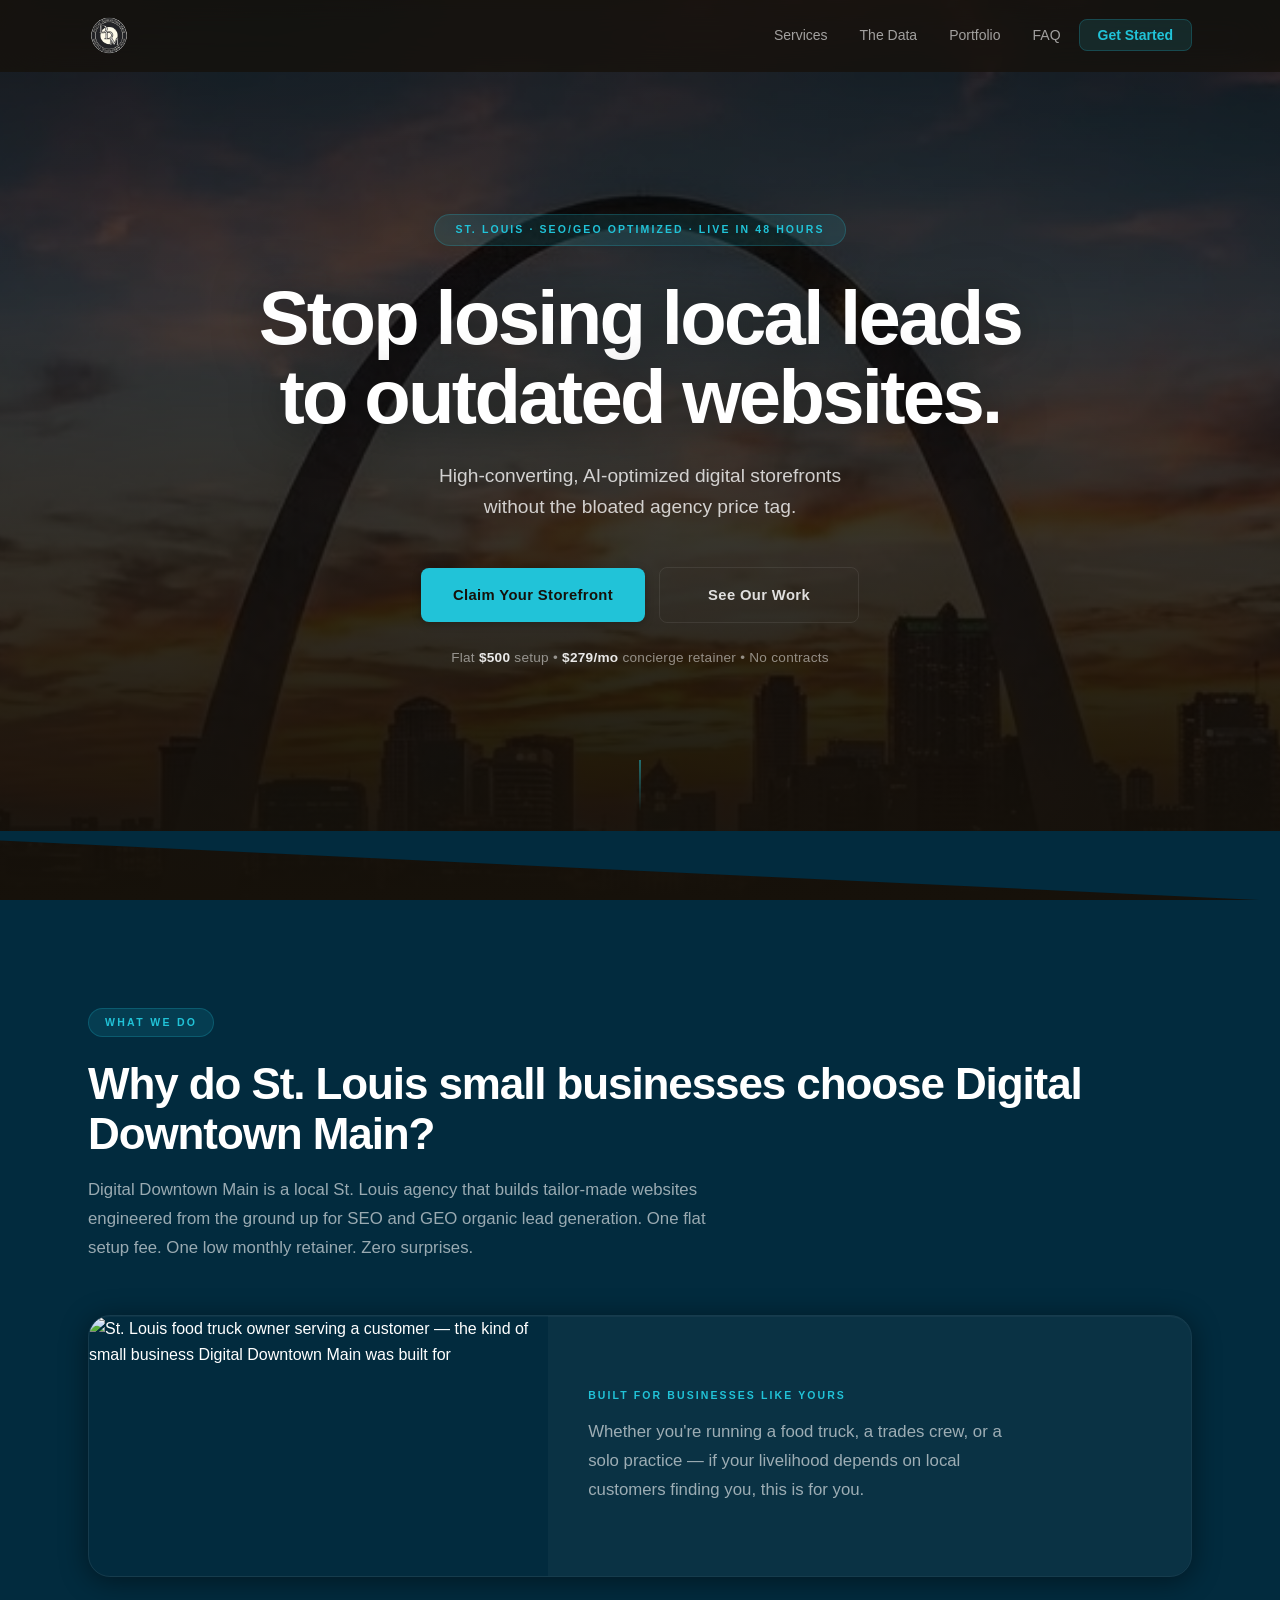
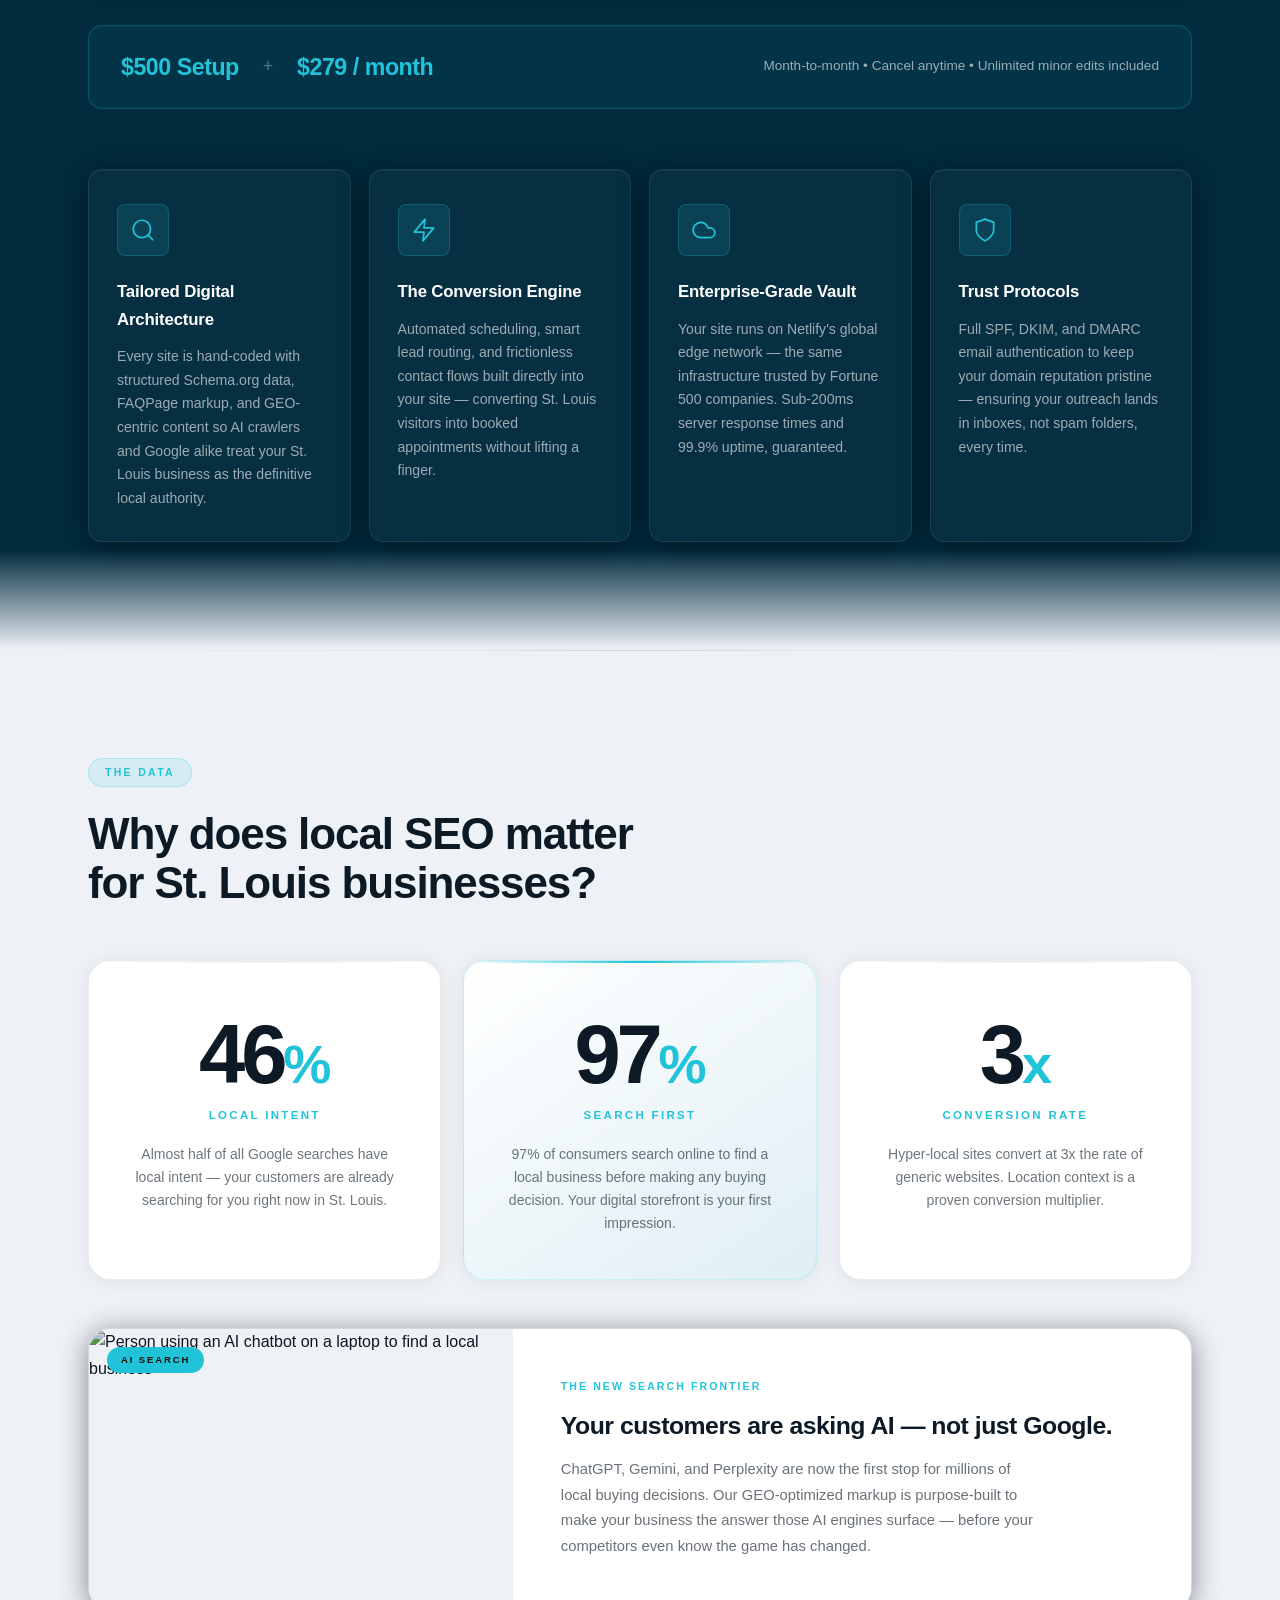
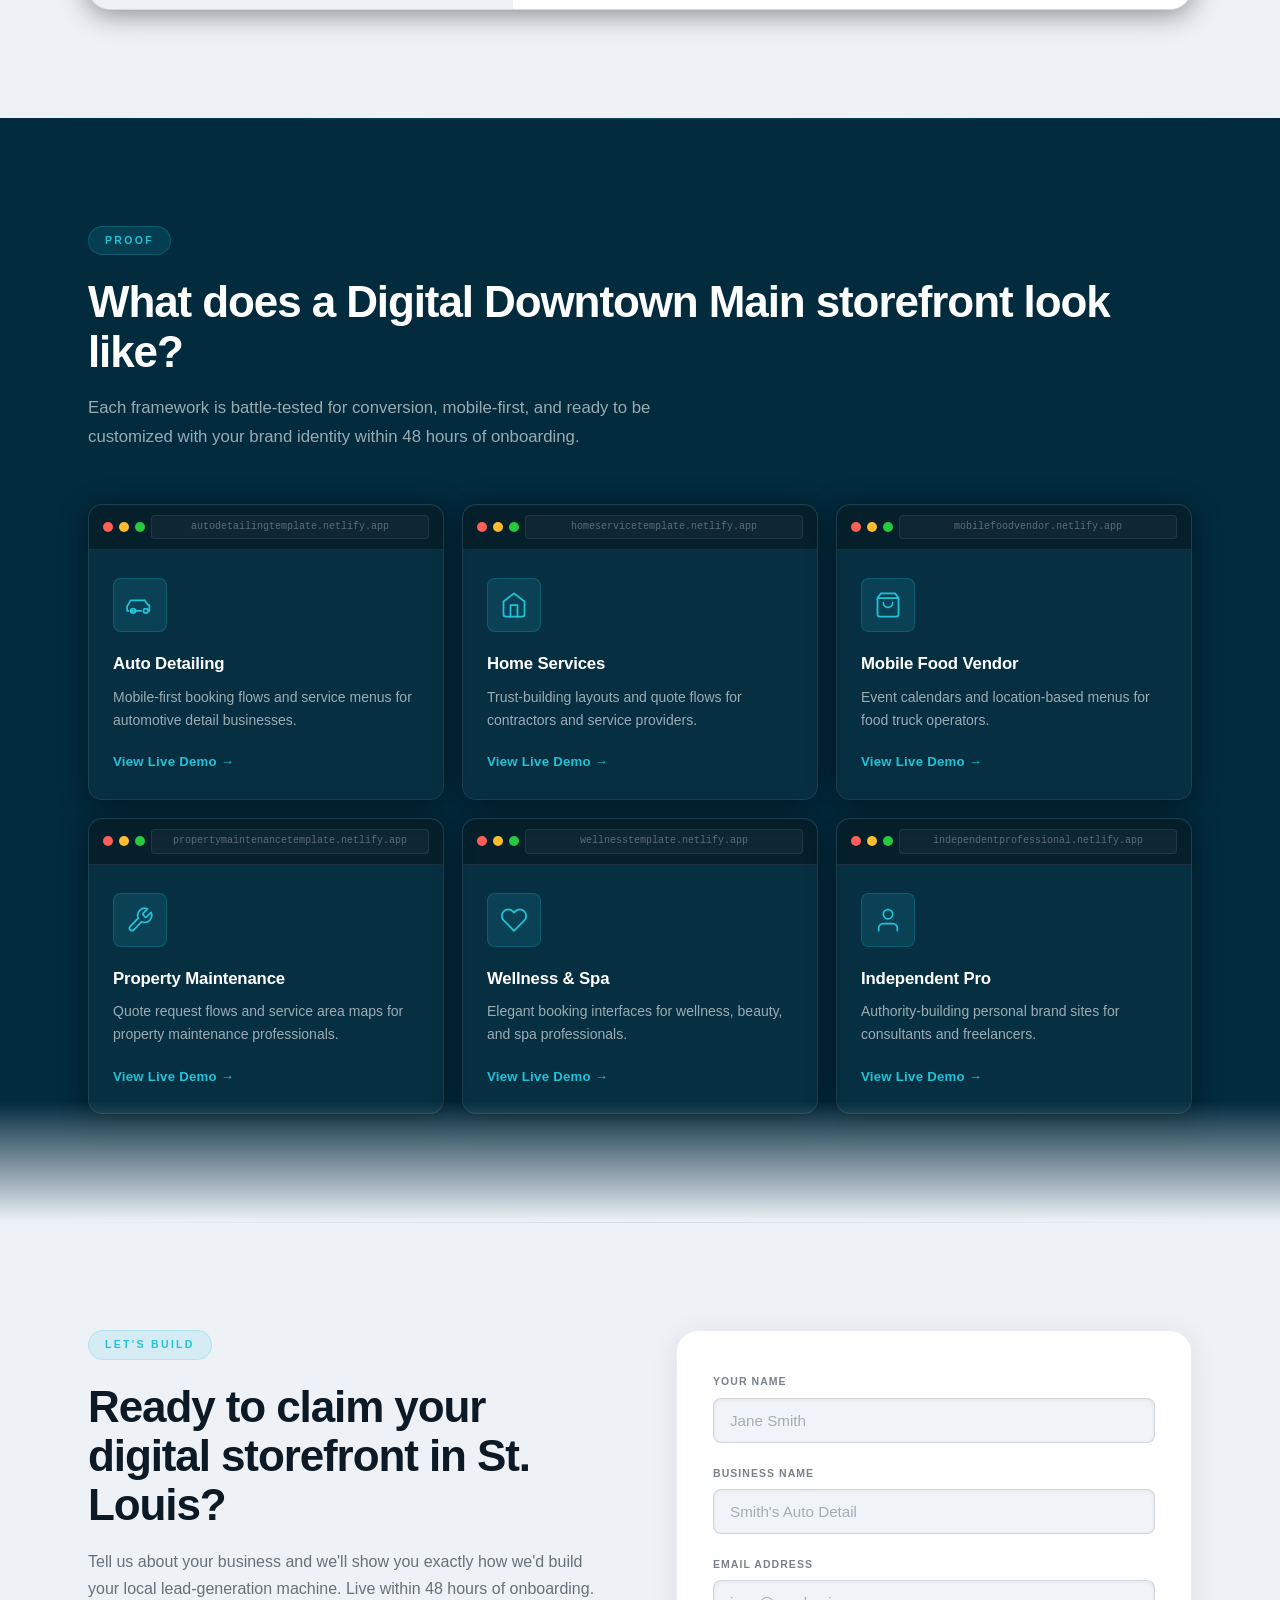
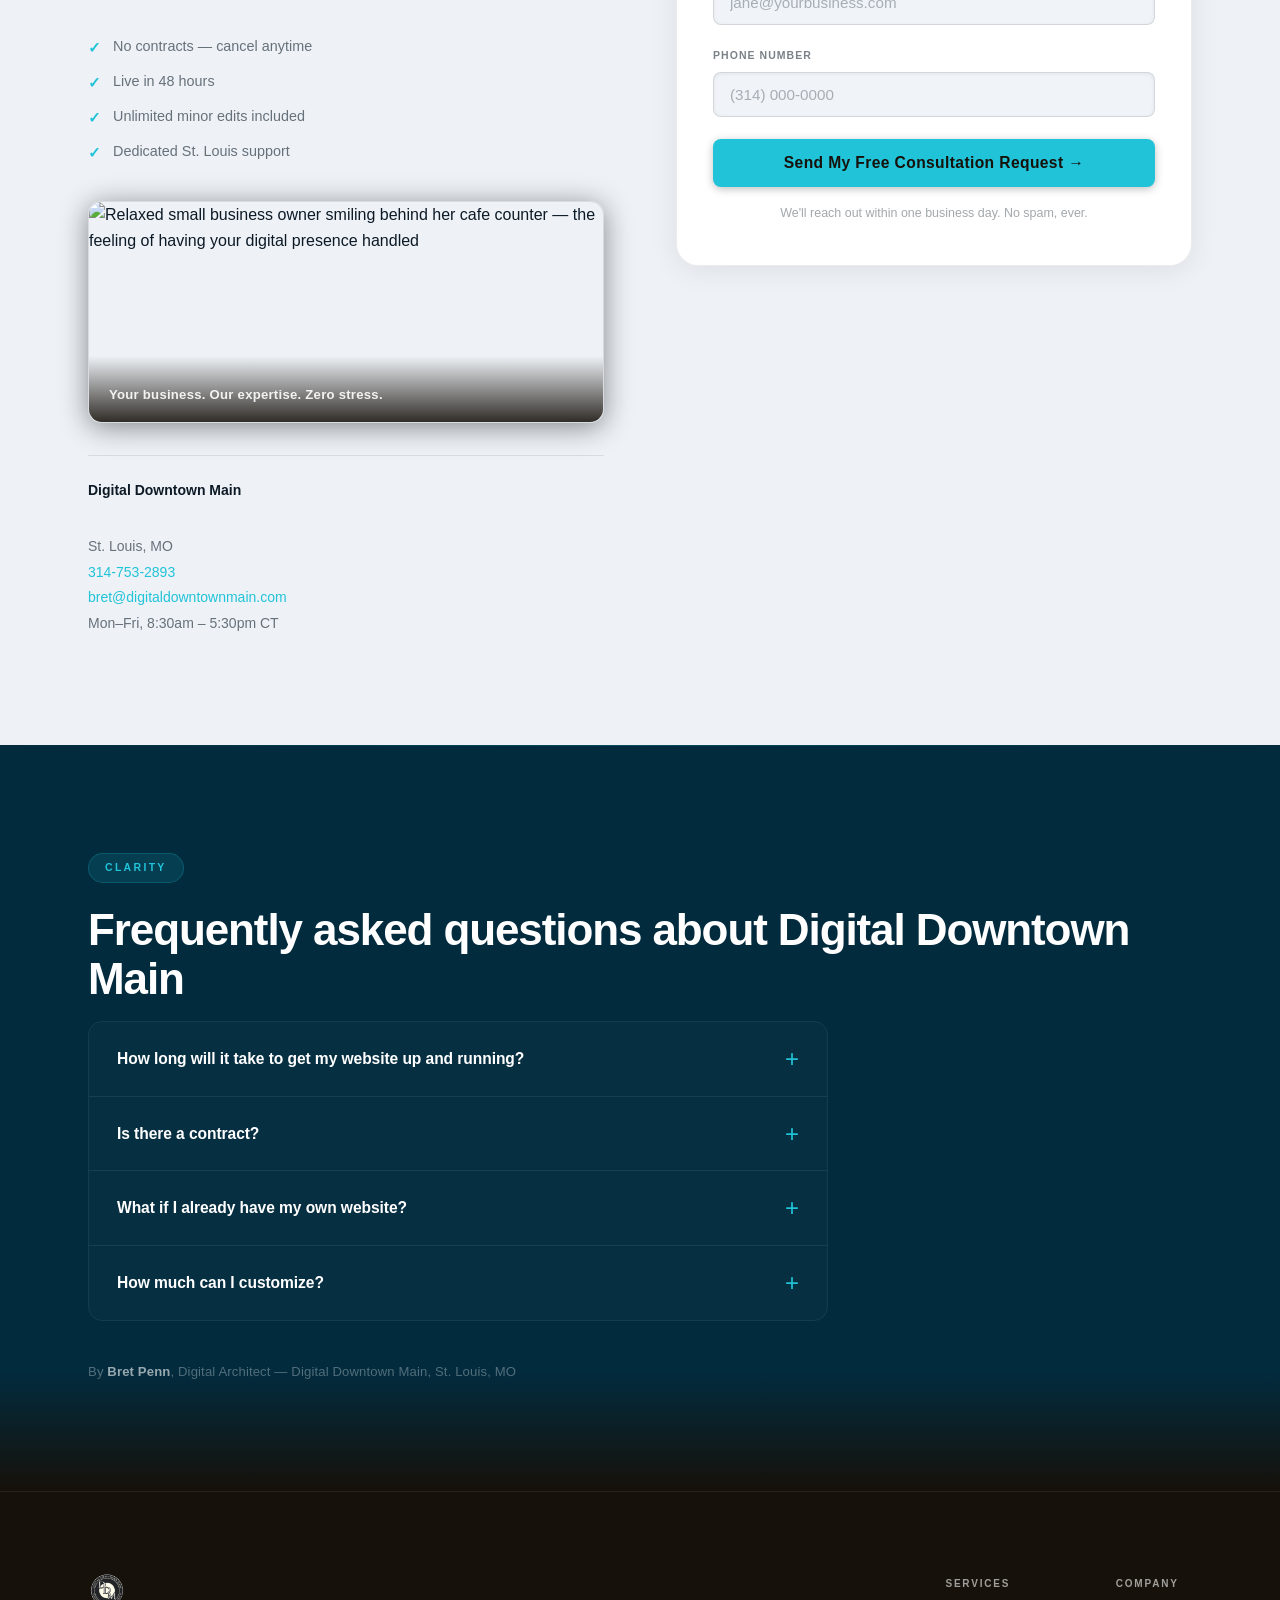
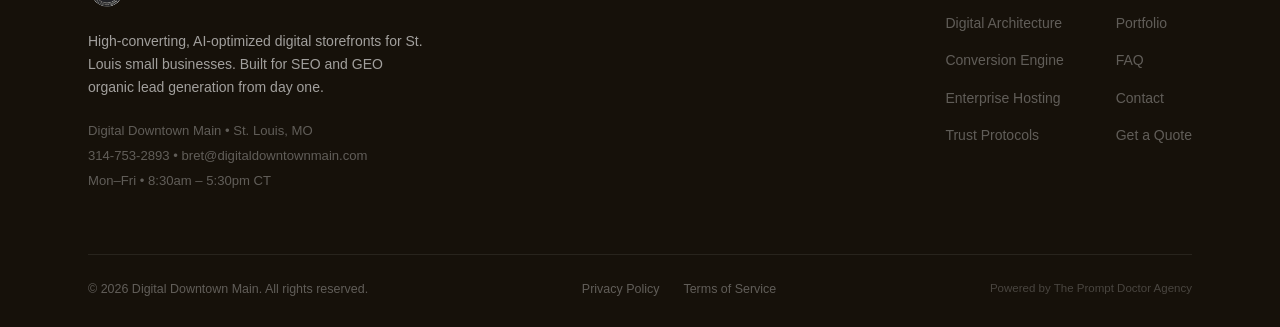
==== index.html @ e11e4435 "Initial deployment of Digital Downtown Main" ====
<!DOCTYPE html>
<html lang="en">
<head>
  <meta charset="UTF-8">
  <meta name="viewport" content="width=device-width, initial-scale=1.0">
  <title>Digital Downtown Main | St. Louis SEO & GEO Web Design Agency</title>
  <meta name="description" content="Digital Downtown Main is a St. Louis web design agency specializing in SEO/GEO-optimized websites that generate local leads. Flat $500 setup, $279/mo retainer. Live in 48 hours.">
  <meta name="author" content="Bret Penn, Digital Downtown Main">

  <!-- Open Graph -->
  <meta property="og:title" content="Digital Downtown Main | St. Louis SEO & GEO Web Design">
  <meta property="og:description" content="High-converting, AI-optimized digital storefronts for St. Louis small businesses. No bloated agency prices. Live in 48 hours.">
  <meta property="og:type" content="website">
  <meta property="og:url" content="https://www.digitaldowntownmain.com">

  <!-- Schema: Organization -->
  <script type="application/ld+json">
  {
    "@context": "https://schema.org",
    "@type": "Organization",
    "name": "Digital Downtown Main",
    "url": "https://www.digitaldowntownmain.com",
    "logo": "https://www.digitaldowntownmain.com/Digital Down.png",
    "telephone": "314-753-2893",
    "email": "bret@digitaldowntownmain.com",
    "address": {
      "@type": "PostalAddress",
      "addressLocality": "St. Louis",
      "addressRegion": "MO",
      "addressCountry": "US"
    },
    "openingHours": "Mo-Fr 08:30-17:30",
    "description": "Digital Downtown Main is a local St. Louis company that helps small businesses build a substantial online presence through SEO and GEO organic lead generation. Tailor-made websites built from the ground up.",
    "sameAs": [
      "https://www.linkedin.com/company/digital-downtown-main"
    ]
  }
  </script>

  <!-- Schema: FAQPage -->
  <script type="application/ld+json">
  {
    "@context": "https://schema.org",
    "@type": "FAQPage",
    "mainEntity": [
      {
        "@type": "Question",
        "name": "How long will it take to get my website up and running?",
        "acceptedAnswer": {
          "@type": "Answer",
          "text": "We move fast. Once you complete your quick onboarding process—where you provide your logo, business details, and service menu—your brand-new digital storefront will be fully deployed, optimized, and live within 48 hours. No endless design revisions, no waiting weeks for an agency to call you back."
        }
      },
      {
        "@type": "Question",
        "name": "Is there a contract?",
        "acceptedAnswer": {
          "@type": "Answer",
          "text": "No long-term lock-ins. Your $279/mo concierge retainer is strictly month-to-month. We believe in earning your business every thirty days by keeping your site fast, secure, and actively growing in local search rankings. You can cancel at any time with zero hidden fees."
        }
      },
      {
        "@type": "Question",
        "name": "What if I already have my own website?",
        "acceptedAnswer": {
          "@type": "Answer",
          "text": "Most of our clients come to us precisely because their old website is slow, outdated, or failing to capture leads. We don't waste your time or money trying to patch up old, broken code. Instead, we build you a brand-new, high-converting digital storefront and seamlessly point your existing domain name to it. You keep your established URL, but get a massive upgrade in speed, security, and design."
        }
      },
      {
        "@type": "Question",
        "name": "How much can I customize?",
        "acceptedAnswer": {
          "@type": "Answer",
          "text": "Your site will look and feel 100% like your business. We customize the framework with your unique brand colors, logo, typography, team photos, and specific service offerings. However, to guarantee sub-second load times and perfect mobile responsiveness, the core structural layout of our industry frameworks remains locked. Plus, your monthly retainer includes unlimited minor edits to text and images whenever you need them."
        }
      }
    ]
  }
  </script>

  <!-- Schema: Service -->
  <script type="application/ld+json">
  {
    "@context": "https://schema.org",
    "@type": "Service",
    "name": "SEO & GEO-Optimized Website Design",
    "provider": {
      "@type": "Organization",
      "name": "Digital Downtown Main",
      "address": { "@type": "PostalAddress", "addressLocality": "St. Louis", "addressRegion": "MO" }
    },
    "offers": {
      "@type": "Offer",
      "price": "500.00",
      "priceCurrency": "USD",
      "description": "Flat $500 setup fee plus $279/month concierge retainer. Month-to-month, no contracts."
    },
    "areaServed": "St. Louis, MO",
    "description": "Tailor-made websites built from the ground up for SEO and GEO organic lead generation. Deployed on Netlify global edge network. Live within 48 hours."
  }
  </script>

  <link rel="stylesheet" href="styles.css">
</head>
<body>

  <!-- ===================== NAVIGATION ===================== -->
  <nav class="nav" id="nav">
    <div class="nav-inner">
      <a href="#hero" class="nav-logo" aria-label="Digital Downtown Main Home">
        <img src="Digital Down no BG.svg" alt="Digital Downtown Main Logo" class="logo-img">
      </a>
      <ul class="nav-links" role="list">
        <li><a href="#services">Services</a></li>
        <li><a href="#stats">The Data</a></li>
        <li><a href="#proof">Portfolio</a></li>
        <li><a href="#faq">FAQ</a></li>
        <li><a href="#contact" class="nav-cta">Get Started</a></li>
      </ul>
      <button class="nav-toggle" aria-label="Toggle navigation menu" aria-expanded="false">
        <span></span><span></span><span></span>
      </button>
    </div>
  </nav>

  <!-- ===================== 1. HERO ===================== -->
  <section class="hero" id="hero" aria-label="Hero">
    <div class="hero-bg" aria-hidden="true">
      <img src="Hero Banner Arch Photo.jpg" alt="St. Louis Gateway Arch at sunset — Digital Downtown Main serves the greater St. Louis metro area" class="hero-img">
      <div class="hero-overlay"></div>
    </div>
    <div class="hero-content">
      <div class="hero-badge">St. Louis · SEO/GEO Optimized · Live in 48 Hours</div>
      <h1 class="hero-headline">Stop losing local leads<br>to outdated websites.</h1>
      <p class="hero-sub">High-converting, AI-optimized digital storefronts<br>without the bloated agency price tag.</p>
      <div class="hero-actions">
        <a href="#contact" class="btn btn-primary">Claim Your Storefront</a>
        <a href="#proof" class="btn btn-ghost">See Our Work</a>
      </div>
      <p class="hero-price">Flat <strong>$500</strong> setup &bull; <strong>$279/mo</strong> concierge retainer &bull; No contracts</p>
    </div>
    <div class="hero-scroll-indicator" aria-hidden="true">
      <span class="scroll-line"></span>
    </div>
    <div class="custom-shape-divider-bottom" aria-hidden="true">
      <svg data-name="Layer 1" xmlns="http://www.w3.org/2000/svg" viewBox="0 0 1200 120" preserveAspectRatio="none">
        <path d="M1200 120L0 16.48 0 0 1200 0 1200 120z" class="shape-fill"></path>
      </svg>
    </div>
  </section>

  <!-- ===================== 2. WHAT WE DO ===================== -->
  <section class="services" id="services" aria-labelledby="services-heading">
    <div class="container">
      <div class="section-label">What We Do</div>
      <h2 class="section-heading" id="services-heading">Why do St. Louis small businesses choose Digital Downtown Main?</h2>
      <p class="section-intro">Digital Downtown Main is a local St. Louis agency that builds tailor-made websites engineered from the ground up for SEO and GEO organic lead generation. One flat setup fee. One low monthly retainer. Zero surprises.</p>

      <div class="services-image-band fade-in">
        <div class="services-image-wrap">
          <img src="Stock Photos/Food Truck.jpg" alt="St. Louis food truck owner serving a customer — the kind of small business Digital Downtown Main was built for" class="services-photo">
        </div>
        <div class="services-image-copy">
          <p class="services-image-eyebrow">Built for businesses like yours</p>
          <p class="services-image-text">Whether you're running a food truck, a trades crew, or a solo practice — if your livelihood depends on local customers finding you, this is for you.</p>
        </div>
      </div>

      <div class="pricing-callout">
        <span class="price-badge">$500 Setup</span>
        <span class="price-divider">+</span>
        <span class="price-badge accent-glow">$279 / month</span>
        <span class="price-note">Month-to-month &bull; Cancel anytime &bull; Unlimited minor edits included</span>
      </div>

      <div class="services-grid">
        <div class="service-card fade-in">
          <div class="service-icon" aria-hidden="true">
            <svg width="26" height="26" viewBox="0 0 24 24" fill="none" stroke="currentColor" stroke-width="1.6" stroke-linecap="round" stroke-linejoin="round"><circle cx="11" cy="11" r="8"/><path d="m21 21-4.35-4.35"/></svg>
          </div>
          <h3>Tailored Digital Architecture</h3>
          <p>Every site is hand-coded with structured Schema.org data, FAQPage markup, and GEO-centric content so AI crawlers and Google alike treat your St. Louis business as the definitive local authority.</p>
        </div>
        <div class="service-card fade-in">
          <div class="service-icon" aria-hidden="true">
            <svg width="26" height="26" viewBox="0 0 24 24" fill="none" stroke="currentColor" stroke-width="1.6" stroke-linecap="round" stroke-linejoin="round"><polygon points="13 2 3 14 12 14 11 22 21 10 12 10 13 2"/></svg>
          </div>
          <h3>The Conversion Engine</h3>
          <p>Automated scheduling, smart lead routing, and frictionless contact flows built directly into your site — converting St. Louis visitors into booked appointments without lifting a finger.</p>
        </div>
        <div class="service-card fade-in">
          <div class="service-icon" aria-hidden="true">
            <svg width="26" height="26" viewBox="0 0 24 24" fill="none" stroke="currentColor" stroke-width="1.6" stroke-linecap="round" stroke-linejoin="round"><path d="M17.5 19H9a7 7 0 1 1 6.71-9h1.79a4.5 4.5 0 1 1 0 9Z"/></svg>
          </div>
          <h3>Enterprise-Grade Vault</h3>
          <p>Your site runs on Netlify's global edge network — the same infrastructure trusted by Fortune 500 companies. Sub-200ms server response times and 99.9% uptime, guaranteed.</p>
        </div>
        <div class="service-card fade-in">
          <div class="service-icon" aria-hidden="true">
            <svg width="26" height="26" viewBox="0 0 24 24" fill="none" stroke="currentColor" stroke-width="1.6" stroke-linecap="round" stroke-linejoin="round"><path d="M12 22s8-4 8-10V5l-8-3-8 3v7c0 6 8 10 8 10z"/></svg>
          </div>
          <h3>Trust Protocols</h3>
          <p>Full SPF, DKIM, and DMARC email authentication to keep your domain reputation pristine — ensuring your outreach lands in inboxes, not spam folders, every time.</p>
        </div>
      </div>
    </div>
  </section>

  <!-- ===================== 3. THE DATA ===================== -->
  <section class="stats section--light" id="stats" aria-labelledby="stats-heading">
    <div class="container">
      <div class="section-label">The Data</div>
      <h2 class="section-heading" id="stats-heading">Why does local SEO matter for St. Louis businesses?</h2>
      <div class="stats-grid">
        <div class="stat-card fade-in">
          <div class="stat-number" data-target="46">0<span>%</span></div>
          <div class="stat-label">Local Intent</div>
          <p class="stat-desc">Almost half of all Google searches have local intent — your customers are already searching for you right now in St. Louis.</p>
        </div>
        <div class="stat-card stat-card--featured fade-in">
          <div class="stat-number">97<span>%</span></div>
          <div class="stat-label">Search First</div>
          <p class="stat-desc">97% of consumers search online to find a local business before making any buying decision. Your digital storefront is your first impression.</p>
        </div>
        <div class="stat-card fade-in">
          <div class="stat-number">3<span>x</span></div>
          <div class="stat-label">Conversion Rate</div>
          <p class="stat-desc">Hyper-local sites convert at 3x the rate of generic websites. Location context is a proven conversion multiplier.</p>
        </div>
      </div>

      <div class="stats-ai-band fade-in">
        <div class="stats-ai-image-wrap">
          <img src="Stock Photos/Chat.jpg" alt="Person using an AI chatbot on a laptop to find a local business" class="stats-ai-photo">
          <div class="stats-ai-badge" aria-hidden="true">AI Search</div>
        </div>
        <div class="stats-ai-copy">
          <p class="stats-ai-eyebrow">The new search frontier</p>
          <h3 class="stats-ai-heading">Your customers are asking AI — not just Google.</h3>
          <p class="stats-ai-text">ChatGPT, Gemini, and Perplexity are now the first stop for millions of local buying decisions. Our GEO-optimized markup is purpose-built to make your business the answer those AI engines surface — before your competitors even know the game has changed.</p>
        </div>
      </div>
    </div>
  </section>

  <!-- ===================== 4. PROOF / PORTFOLIO ===================== -->
  <section class="portfolio" id="proof" aria-labelledby="portfolio-heading">
    <div class="container">
      <div class="section-label">Proof</div>
      <h2 class="section-heading" id="portfolio-heading">What does a Digital Downtown Main storefront look like?</h2>
      <p class="section-intro">Each framework is battle-tested for conversion, mobile-first, and ready to be customized with your brand identity within 48 hours of onboarding.</p>

      <div class="portfolio-grid">

        <a href="https://autodetailingtemplate.netlify.app/" target="_blank" rel="noopener noreferrer" class="portfolio-card fade-in" aria-label="View Auto Detailing template demo">
          <div class="browser-bar" aria-hidden="true">
            <span class="dot dot--red"></span>
            <span class="dot dot--yellow"></span>
            <span class="dot dot--green"></span>
            <span class="browser-url">autodetailingtemplate.netlify.app</span>
          </div>
          <div class="portfolio-card-body">
            <div class="portfolio-icon" aria-hidden="true">
              <svg width="28" height="28" viewBox="0 0 24 24" fill="none" stroke="currentColor" stroke-width="1.5" stroke-linecap="round" stroke-linejoin="round"><circle cx="6" cy="17" r="2"/><circle cx="17" cy="17" r="2"/><path d="M2 17H1v-4l3-5h12l3 4h1v5h-1"/><path d="M4 17h9"/></svg>
            </div>
            <h3>Auto Detailing</h3>
            <p>Mobile-first booking flows and service menus for automotive detail businesses.</p>
            <span class="portfolio-link">View Live Demo →</span>
          </div>
        </a>

        <a href="https://homeservicetemplate.netlify.app/" target="_blank" rel="noopener noreferrer" class="portfolio-card fade-in" aria-label="View Home Services template demo">
          <div class="browser-bar" aria-hidden="true">
            <span class="dot dot--red"></span>
            <span class="dot dot--yellow"></span>
            <span class="dot dot--green"></span>
            <span class="browser-url">homeservicetemplate.netlify.app</span>
          </div>
          <div class="portfolio-card-body">
            <div class="portfolio-icon" aria-hidden="true">
              <svg width="28" height="28" viewBox="0 0 24 24" fill="none" stroke="currentColor" stroke-width="1.5" stroke-linecap="round" stroke-linejoin="round"><path d="m3 9 9-7 9 7v11a2 2 0 0 1-2 2H5a2 2 0 0 1-2-2z"/><polyline points="9 22 9 12 15 12 15 22"/></svg>
            </div>
            <h3>Home Services</h3>
            <p>Trust-building layouts and quote flows for contractors and service providers.</p>
            <span class="portfolio-link">View Live Demo →</span>
          </div>
        </a>

        <a href="https://mobilefoodvendor.netlify.app/" target="_blank" rel="noopener noreferrer" class="portfolio-card fade-in" aria-label="View Mobile Food Vendor template demo">
          <div class="browser-bar" aria-hidden="true">
            <span class="dot dot--red"></span>
            <span class="dot dot--yellow"></span>
            <span class="dot dot--green"></span>
            <span class="browser-url">mobilefoodvendor.netlify.app</span>
          </div>
          <div class="portfolio-card-body">
            <div class="portfolio-icon" aria-hidden="true">
              <svg width="28" height="28" viewBox="0 0 24 24" fill="none" stroke="currentColor" stroke-width="1.5" stroke-linecap="round" stroke-linejoin="round"><path d="M6 2 3 6v14a2 2 0 0 0 2 2h14a2 2 0 0 0 2-2V6l-3-4Z"/><line x1="3" x2="21" y1="6" y2="6"/><path d="M16 10a4 4 0 0 1-8 0"/></svg>
            </div>
            <h3>Mobile Food Vendor</h3>
            <p>Event calendars and location-based menus for food truck operators.</p>
            <span class="portfolio-link">View Live Demo →</span>
          </div>
        </a>

        <a href="https://propertymaintenancetemplate.netlify.app/" target="_blank" rel="noopener noreferrer" class="portfolio-card fade-in" aria-label="View Property Maintenance template demo">
          <div class="browser-bar" aria-hidden="true">
            <span class="dot dot--red"></span>
            <span class="dot dot--yellow"></span>
            <span class="dot dot--green"></span>
            <span class="browser-url">propertymaintenancetemplate.netlify.app</span>
          </div>
          <div class="portfolio-card-body">
            <div class="portfolio-icon" aria-hidden="true">
              <svg width="28" height="28" viewBox="0 0 24 24" fill="none" stroke="currentColor" stroke-width="1.5" stroke-linecap="round" stroke-linejoin="round"><path d="M14.7 6.3a1 1 0 0 0 0 1.4l1.6 1.6a1 1 0 0 0 1.4 0l3.77-3.77a6 6 0 0 1-7.94 7.94l-6.91 6.91a2.12 2.12 0 0 1-3-3l6.91-6.91a6 6 0 0 1 7.94-7.94l-3.76 3.76z"/></svg>
            </div>
            <h3>Property Maintenance</h3>
            <p>Quote request flows and service area maps for property maintenance professionals.</p>
            <span class="portfolio-link">View Live Demo →</span>
          </div>
        </a>

        <a href="https://wellnesstemplate.netlify.app/" target="_blank" rel="noopener noreferrer" class="portfolio-card fade-in" aria-label="View Wellness and Spa template demo">
          <div class="browser-bar" aria-hidden="true">
            <span class="dot dot--red"></span>
            <span class="dot dot--yellow"></span>
            <span class="dot dot--green"></span>
            <span class="browser-url">wellnesstemplate.netlify.app</span>
          </div>
          <div class="portfolio-card-body">
            <div class="portfolio-icon" aria-hidden="true">
              <svg width="28" height="28" viewBox="0 0 24 24" fill="none" stroke="currentColor" stroke-width="1.5" stroke-linecap="round" stroke-linejoin="round"><path d="M20.84 4.61a5.5 5.5 0 0 0-7.78 0L12 5.67l-1.06-1.06a5.5 5.5 0 0 0-7.78 7.78l1.06 1.06L12 21.23l7.78-7.78 1.06-1.06a5.5 5.5 0 0 0 0-7.78z"/></svg>
            </div>
            <h3>Wellness &amp; Spa</h3>
            <p>Elegant booking interfaces for wellness, beauty, and spa professionals.</p>
            <span class="portfolio-link">View Live Demo →</span>
          </div>
        </a>

        <a href="https://independentprofessional.netlify.app/" target="_blank" rel="noopener noreferrer" class="portfolio-card fade-in" aria-label="View Independent Professional template demo">
          <div class="browser-bar" aria-hidden="true">
            <span class="dot dot--red"></span>
            <span class="dot dot--yellow"></span>
            <span class="dot dot--green"></span>
            <span class="browser-url">independentprofessional.netlify.app</span>
          </div>
          <div class="portfolio-card-body">
            <div class="portfolio-icon" aria-hidden="true">
              <svg width="28" height="28" viewBox="0 0 24 24" fill="none" stroke="currentColor" stroke-width="1.5" stroke-linecap="round" stroke-linejoin="round"><path d="M20 21v-2a4 4 0 0 0-4-4H8a4 4 0 0 0-4 4v2"/><circle cx="12" cy="7" r="4"/></svg>
            </div>
            <h3>Independent Pro</h3>
            <p>Authority-building personal brand sites for consultants and freelancers.</p>
            <span class="portfolio-link">View Live Demo →</span>
          </div>
        </a>

      </div>
    </div>
  </section>

  <!-- ===================== 5. CONTACT FORM ===================== -->
  <section class="contact section--light" id="contact" aria-labelledby="contact-heading">
    <div class="container">
      <div class="contact-inner">
        <div class="contact-copy">
          <div class="section-label">Let's Build</div>
          <h2 class="section-heading" id="contact-heading">Ready to claim your digital storefront in St. Louis?</h2>
          <p>Tell us about your business and we'll show you exactly how we'd build your local lead-generation machine. Live within 48 hours of onboarding.</p>
          <ul class="contact-benefits" role="list">
            <li><span class="check" aria-hidden="true">&#10003;</span> No contracts — cancel anytime</li>
            <li><span class="check" aria-hidden="true">&#10003;</span> Live in 48 hours</li>
            <li><span class="check" aria-hidden="true">&#10003;</span> Unlimited minor edits included</li>
            <li><span class="check" aria-hidden="true">&#10003;</span> Dedicated St. Louis support</li>
          </ul>
          <div class="contact-owner-photo-wrap">
            <img src="Stock Photos/Cafe.jpg" alt="Relaxed small business owner smiling behind her cafe counter — the feeling of having your digital presence handled" class="contact-owner-photo">
            <div class="contact-owner-caption">Your business. Our expertise. Zero stress.</div>
          </div>

          <address class="contact-nap">
            <strong>Digital Downtown Main</strong><br>
            St. Louis, MO<br>
            <a href="tel:3147532893">314-753-2893</a><br>
            <a href="mailto:bret@digitaldowntownmain.com">bret@digitaldowntownmain.com</a><br>
            Mon–Fri, 8:30am – 5:30pm CT
          </address>
        </div>

        <div class="contact-form-wrap">
          <form class="contact-form" method="POST" action="https://api.web3forms.com/submit" novalidate>
            <input type="hidden" name="access_key" value="0a651aa6-3a0a-4611-b177-338884f1da8a">
            <input type="hidden" name="subject" value="New Lead — Digital Downtown Main Website">
            <input type="hidden" name="from_name" value="Digital Downtown Main Website">
            <input type="checkbox" name="botcheck" style="display:none">

            <div class="form-group">
              <label for="name">Your Name</label>
              <input type="text" id="name" name="name" placeholder="Jane Smith" required autocomplete="name">
            </div>
            <div class="form-group">
              <label for="business">Business Name</label>
              <input type="text" id="business" name="business" placeholder="Smith's Auto Detail" required>
            </div>
            <div class="form-group">
              <label for="email">Email Address</label>
              <input type="email" id="email" name="email" placeholder="jane@yourbusiness.com" required autocomplete="email">
            </div>
            <div class="form-group">
              <label for="phone">Phone Number</label>
              <input type="tel" id="phone" name="phone" placeholder="(314) 000-0000" autocomplete="tel">
            </div>

            <button type="submit" class="btn btn-primary btn--full">Send My Free Consultation Request &rarr;</button>
            <p class="form-disclaimer">We'll reach out within one business day. No spam, ever.</p>
          </form>
        </div>
      </div>
    </div>
  </section>

  <!-- ===================== 6. FAQ ===================== -->
  <section class="faq" id="faq" aria-labelledby="faq-heading">
    <div class="container">
      <div class="section-label">Clarity</div>
      <h2 class="section-heading" id="faq-heading">Frequently asked questions about Digital Downtown Main</h2>

      <div class="faq-list">

        <details class="faq-item">
          <summary class="faq-question">How long will it take to get my website up and running?</summary>
          <div class="faq-answer">
            <p>We move fast. Once you complete your quick onboarding process — where you provide your logo, business details, and service menu — your brand-new digital storefront will be fully deployed, optimized, and live within <strong>48 hours</strong>. No endless design revisions, no waiting weeks for an agency to call you back.</p>
          </div>
        </details>

        <details class="faq-item">
          <summary class="faq-question">Is there a contract?</summary>
          <div class="faq-answer">
            <p>No long-term lock-ins. Your $279/mo concierge retainer is strictly <strong>month-to-month</strong>. We believe in earning your business every thirty days by keeping your site fast, secure, and actively growing in local search rankings. You can cancel at any time with zero hidden fees.</p>
          </div>
        </details>

        <details class="faq-item">
          <summary class="faq-question">What if I already have my own website?</summary>
          <div class="faq-answer">
            <p>Most of our clients come to us precisely because their old website is slow, outdated, or failing to capture leads. We don't waste your time or money trying to patch up old, broken code. Instead, we build you a brand-new, high-converting digital storefront and seamlessly <strong>point your existing domain name</strong> to it. You keep your established URL, but get a massive upgrade in speed, security, and design.</p>
          </div>
        </details>

        <details class="faq-item">
          <summary class="faq-question">How much can I customize?</summary>
          <div class="faq-answer">
            <p>Your site will look and feel <strong>100% like your business</strong>. We customize the framework with your unique brand colors, logo, typography, team photos, and specific service offerings. However, to guarantee sub-second load times and perfect mobile responsiveness, the core structural layout of our industry frameworks remains locked. This ensures you get a battle-tested design proven to convert, without the bloated costs of a custom agency build. Plus, your monthly retainer includes unlimited minor edits to text and images whenever you need them.</p>
          </div>
        </details>

      </div>

      <p class="faq-attribution">By <strong>Bret Penn</strong>, Digital Architect &mdash; Digital Downtown Main, St. Louis, MO</p>
    </div>
  </section>

  <!-- ===================== 7. FOOTER ===================== -->
  <footer class="footer" role="contentinfo">
    <div class="container">
      <div class="footer-inner">
        <div class="footer-brand">
          <img src="Digital Down no BG.svg" alt="Digital Downtown Main" class="footer-logo">
          <p>High-converting, AI-optimized digital storefronts for St. Louis small businesses. Built for SEO and GEO organic lead generation from day one.</p>
          <address class="footer-nap">
            Digital Downtown Main &bull; St. Louis, MO<br>
            <a href="tel:3147532893">314-753-2893</a> &bull; <a href="mailto:bret@digitaldowntownmain.com">bret@digitaldowntownmain.com</a><br>
            Mon&ndash;Fri &bull; 8:30am &ndash; 5:30pm CT
          </address>
        </div>
        <div class="footer-nav">
          <div class="footer-col">
            <h4>Services</h4>
            <ul role="list">
              <li><a href="#services">Digital Architecture</a></li>
              <li><a href="#services">Conversion Engine</a></li>
              <li><a href="#services">Enterprise Hosting</a></li>
              <li><a href="#services">Trust Protocols</a></li>
            </ul>
          </div>
          <div class="footer-col">
            <h4>Company</h4>
            <ul role="list">
              <li><a href="#proof">Portfolio</a></li>
              <li><a href="#faq">FAQ</a></li>
              <li><a href="#contact">Contact</a></li>
              <li><a href="mailto:bret@digitaldowntownmain.com">Get a Quote</a></li>
            </ul>
          </div>
        </div>
      </div>

      <div class="footer-bottom">
        <p>&copy; <span id="year"></span> Digital Downtown Main. All rights reserved.</p>
        <div class="footer-bottom-links">
          <a href="/privacy-policy">Privacy Policy</a>
          <a href="/terms-of-service">Terms of Service</a>
        </div>
        <p class="footer-attr">Powered by <a href="#" rel="noopener">The Prompt Doctor Agency</a></p>
      </div>
    </div>
  </footer>

  <!-- ===================== CONTACT FORM STATES ===================== -->
  <style>
    /* ── Success panel ─────────────────────────────────────────────── */
    .form-success {
      display: flex;
      flex-direction: column;
      align-items: center;
      justify-content: center;
      text-align: center;
      padding: 3rem 2rem;
      gap: 1rem;
      min-height: 320px;
    }

    .form-success__icon {
      display: flex;
      align-items: center;
      justify-content: center;
      width: 80px;
      height: 80px;
      border-radius: 50%;
      background: rgba(33, 195, 216, 0.12);
      border: 1px solid rgba(33, 195, 216, 0.30);
      margin-bottom: 0.5rem;
      flex-shrink: 0;
    }

    .form-success__heading {
      font-size: 1.6rem;
      font-weight: 700;
      color: #ffffff;
      margin: 0;
    }

    .form-success__body {
      color: rgba(255, 255, 255, 0.72);
      font-size: 1rem;
      max-width: 360px;
      line-height: 1.65;
      margin: 0;
    }

    /* ── Inline error message ──────────────────────────────────────── */
    .form-status--error {
      font-size: 0.875rem;
      color: #ff6b6b;
      margin-top: 0.75rem;
      padding: 0.625rem 1rem;
      background: rgba(255, 107, 107, 0.08);
      border: 1px solid rgba(255, 107, 107, 0.25);
      border-radius: 6px;
      text-align: center;
      line-height: 1.5;
    }

    /* ── Button loading state ──────────────────────────────────────── */
    .btn--loading {
      opacity: 0.72;
      cursor: not-allowed;
    }
  </style>

  <!-- ===================== SCRIPTS ===================== -->
  <script>
    // Current year in footer
    document.getElementById('year').textContent = new Date().getFullYear();

    // Sticky nav: add scrolled class after 40px
    const nav = document.getElementById('nav');
    window.addEventListener('scroll', () => {
      nav.classList.toggle('nav--scrolled', window.scrollY > 40);
    }, { passive: true });

    // Mobile nav toggle
    const toggle = document.querySelector('.nav-toggle');
    const navLinks = document.querySelector('.nav-links');
    toggle.addEventListener('click', () => {
      const isOpen = navLinks.classList.toggle('nav-links--open');
      toggle.classList.toggle('nav-toggle--open', isOpen);
      toggle.setAttribute('aria-expanded', isOpen);
    });

    // Close mobile nav on link click
    document.querySelectorAll('.nav-links a').forEach(link => {
      link.addEventListener('click', () => {
        navLinks.classList.remove('nav-links--open');
        toggle.classList.remove('nav-toggle--open');
        toggle.setAttribute('aria-expanded', 'false');
      });
    });

    // Scroll-triggered fade-in animation
    const fadeObserver = new IntersectionObserver((entries) => {
      entries.forEach(entry => {
        if (entry.isIntersecting) {
          entry.target.classList.add('fade-in--visible');
          fadeObserver.unobserve(entry.target);
        }
      });
    }, { threshold: 0.1, rootMargin: '0px 0px -40px 0px' });

    document.querySelectorAll('.fade-in').forEach(el => fadeObserver.observe(el));

    // Animated counter for stat numbers
    const statNumbers = document.querySelectorAll('.stat-number[data-target]');
    const statObserver = new IntersectionObserver((entries) => {
      entries.forEach(entry => {
        if (entry.isIntersecting) {
          const el = entry.target;
          const target = parseInt(el.dataset.target);
          const suffix = el.querySelector('span').textContent;
          let count = 0;
          const step = target / 50;
          const timer = setInterval(() => {
            count = Math.min(count + step, target);
            el.childNodes[0].nodeValue = Math.round(count);
            if (count >= target) clearInterval(timer);
          }, 25);
          statObserver.unobserve(el);
        }
      });
    }, { threshold: 0.6 });

    statNumbers.forEach(el => statObserver.observe(el));

    // ── Contact Form: AJAX submission via Web3Forms ────────────────────────────
    (function () {
      const form = document.querySelector('.contact-form');
      if (!form) return;

      const wrap        = document.querySelector('.contact-form-wrap');
      const submitBtn   = form.querySelector('button[type="submit"]');
      const originalBtnHTML = submitBtn.innerHTML; // preserve arrow entity

      form.addEventListener('submit', async function (e) {
        // 1. Intercept & prevent default page navigation
        e.preventDefault();

        // 2. Run native HTML5 validation; surface any browser tooltips
        if (!form.checkValidity()) {
          form.reportValidity();
          return;
        }

        // 3. Loading state — disable button and update label
        submitBtn.disabled = true;
        submitBtn.innerHTML = 'Sending&hellip;';
        submitBtn.classList.add('btn--loading');

        // Clear any previous inline error before retrying
        const staleError = form.querySelector('.form-status--error');
        if (staleError) staleError.remove();

        // 4. Collect all named inputs (including hidden fields) as a plain object
        const payload = Object.fromEntries(new FormData(form).entries());

        try {
          // 5. POST JSON to the Web3Forms endpoint
          const response = await fetch('https://api.web3forms.com/submit', {
            method: 'POST',
            headers: {
              'Content-Type': 'application/json',
              'Accept':       'application/json'
            },
            body: JSON.stringify(payload)
          });

          const result = await response.json();

          if (response.ok && result.success) {
            // 6. Success — swap the form out for a branded confirmation panel
            wrap.innerHTML = `
              <div class="form-success" role="alert" aria-live="polite">
                <div class="form-success__icon" aria-hidden="true">
                  <svg width="44" height="44" viewBox="0 0 24 24" fill="none"
                       stroke="#21c3d8" stroke-width="1.6"
                       stroke-linecap="round" stroke-linejoin="round">
                    <path d="M22 11.08V12a10 10 0 1 1-5.93-9.14"/>
                    <polyline points="22 4 12 14.01 9 11.01"/>
                  </svg>
                </div>
                <h3 class="form-success__heading">You're on our radar!</h3>
                <p class="form-success__body">
                  Thanks for reaching out. We'll be in touch within one business day
                  to talk about your St.&nbsp;Louis storefront.
                </p>
              </div>
            `;
          } else {
            // API responded but flagged an error (e.g. invalid access key)
            showFormError(result.message || 'Something went wrong. Please try again.');
          }

        } catch (networkErr) {
          // Network failure or JSON parse error
          showFormError('Unable to send. Please check your connection and try again.');
        }
      });

      /**
       * Restores the submit button and injects an inline error message
       * directly after the button so it's immediately visible.
       */
      function showFormError(message) {
        submitBtn.disabled = false;
        submitBtn.innerHTML = originalBtnHTML;
        submitBtn.classList.remove('btn--loading');

        const errEl = document.createElement('p');
        errEl.className = 'form-status form-status--error';
        errEl.setAttribute('role', 'alert');
        errEl.textContent = message;
        submitBtn.insertAdjacentElement('afterend', errEl);
      }
    })();
    // ── End Contact Form ───────────────────────────────────────────────────────

    // Smooth scroll for all internal anchors
    document.querySelectorAll('a[href^="#"]').forEach(anchor => {
      anchor.addEventListener('click', (e) => {
        const id = anchor.getAttribute('href');
        if (id === '#') return;
        const target = document.querySelector(id);
        if (target) {
          e.preventDefault();
          const navHeight = document.getElementById('nav').offsetHeight;
          const top = target.getBoundingClientRect().top + window.scrollY - navHeight;
          window.scrollTo({ top, behavior: 'smooth' });
        }
      });
    });
  </script>
</body>
</html>
---- styles.css ----
/* ================================================================
   DIGITAL DOWNTOWN MAIN — Main Stylesheet
   Aesthetic: High-End SaaS / Dark Tech Luxury
   ================================================================ */

/* ── CUSTOM PROPERTIES ─────────────────────────────────────────── */
:root {
  --bg:              #16110a;
  --bg-card:         #022b3e;
  --accent:          #21c3d8;
  --accent-dim:      rgba(33, 195, 216, 0.12);
  --accent-glow:     rgba(33, 195, 216, 0.28);
  --accent-border:   rgba(33, 195, 216, 0.22);
  --white:           #ffffff;
  --text:            #ffffff;
  --text-muted:      rgba(255, 255, 255, 0.60);
  --text-subtle:     rgba(255, 255, 255, 0.32);
  --border:          rgba(255, 255, 255, 0.08);
  --shadow-card:     0 4px 28px rgba(0, 0, 0, 0.45), 0 1px 0 rgba(255, 255, 255, 0.04) inset;
  --shadow-hover:    0 12px 48px rgba(0, 0, 0, 0.65), 0 0 0 1px rgba(33, 195, 216, 0.18);
  --radius:          14px;
  --radius-sm:       8px;
  --radius-lg:       22px;
  --radius-pill:     100px;
  --font-heading:    'TT Norms', 'TT Norms Pro', Arial, sans-serif;
  --font-body:       'Arial MT Pro', Arial, sans-serif;
  --nav-h:           72px;
  --max-w:           1160px;
  --ease:            cubic-bezier(0.4, 0, 0.2, 1);
  --transition:      0.25s var(--ease);
}

/* ── RESET ─────────────────────────────────────────────────────── */
*, *::before, *::after {
  box-sizing: border-box;
  margin: 0;
  padding: 0;
}

html {
  font-size: 16px;
  -webkit-text-size-adjust: 100%;
  scroll-behavior: smooth;
}

body {
  background-color: var(--bg);
  color: var(--text);
  font-family: var(--font-body);
  line-height: 1.65;
  -webkit-font-smoothing: antialiased;
  -moz-osx-font-smoothing: grayscale;
  overflow-x: hidden;
}

img {
  display: block;
  max-width: 100%;
  height: auto;
}

a {
  color: inherit;
  text-decoration: none;
}

ul { list-style: none; }
address { font-style: normal; }

/* ── LAYOUT UTILITIES ──────────────────────────────────────────── */
.container {
  width: 100%;
  max-width: var(--max-w);
  margin: 0 auto;
  padding: 0 28px;
}

.section-label {
  display: inline-flex;
  align-items: center;
  font-family: var(--font-body);
  font-size: 10.5px;
  font-weight: 700;
  letter-spacing: 0.22em;
  text-transform: uppercase;
  color: var(--accent);
  background: var(--accent-dim);
  border: 1px solid var(--accent-border);
  padding: 5px 16px;
  border-radius: var(--radius-pill);
  margin-bottom: 22px;
}

.section-heading {
  font-family: var(--font-heading);
  font-size: clamp(1.75rem, 3.5vw, 2.75rem);
  font-weight: 800;
  line-height: 1.12;
  letter-spacing: -0.025em;
  margin-bottom: 18px;
}

.section-intro {
  font-size: 1.05rem;
  color: var(--text-muted);
  max-width: 620px;
  line-height: 1.72;
  margin-bottom: 52px;
}

/* ── SCROLL ANIMATIONS ─────────────────────────────────────────── */
.fade-in {
  opacity: 0;
  transform: translateY(30px);
  transition: opacity 0.65s var(--ease), transform 0.65s var(--ease);
}

.fade-in--visible {
  opacity: 1;
  transform: none;
}

.portfolio-grid .fade-in:nth-child(2),
.services-grid .fade-in:nth-child(2),
.stats-grid    .fade-in:nth-child(2) { transition-delay: 0.10s; }

.portfolio-grid .fade-in:nth-child(3),
.services-grid .fade-in:nth-child(3),
.stats-grid    .fade-in:nth-child(3) { transition-delay: 0.20s; }

.portfolio-grid .fade-in:nth-child(4),
.services-grid .fade-in:nth-child(4) { transition-delay: 0.08s; }

.portfolio-grid .fade-in:nth-child(5) { transition-delay: 0.16s; }
.portfolio-grid .fade-in:nth-child(6) { transition-delay: 0.24s; }

/* ── BUTTONS ───────────────────────────────────────────────────── */
.btn {
  display: inline-flex;
  align-items: center;
  justify-content: center;
  gap: 8px;
  font-family: var(--font-body);
  font-size: 0.925rem;
  font-weight: 700;
  letter-spacing: 0.025em;
  padding: 14px 28px;
  border-radius: var(--radius-sm);
  border: none;
  cursor: pointer;
  white-space: nowrap;
  transition: all var(--transition);
  position: relative;
  overflow: hidden;
}

.btn::after {
  content: '';
  position: absolute;
  inset: 0;
  background: rgba(255, 255, 255, 0);
  transition: background var(--transition);
}

.btn:hover::after { background: rgba(255, 255, 255, 0.07); }

.btn-primary {
  background: var(--accent);
  color: var(--bg);
  box-shadow: 0 0 0 0 var(--accent-glow), 0 2px 8px rgba(0,0,0,0.25);
}

.btn-primary:hover {
  background: #30d5ea;
  box-shadow: 0 0 28px var(--accent-glow), 0 4px 16px rgba(0,0,0,0.35);
  transform: translateY(-2px);
}

.btn-primary:active { transform: translateY(0); }

.btn-ghost {
  background: transparent;
  color: rgba(255,255,255,0.85);
  border: 1px solid var(--border);
}

.btn-ghost:hover {
  border-color: var(--accent-border);
  color: var(--accent);
  background: var(--accent-dim);
}

.btn--full {
  width: 100%;
  padding: 15px 28px;
  font-size: 0.975rem;
}

/* ── NAVIGATION ────────────────────────────────────────────────── */
.nav {
  position: fixed;
  top: 0;
  left: 0;
  right: 0;
  z-index: 1000;
  height: var(--nav-h);
  background: rgba(22, 17, 10, 0.75);
  backdrop-filter: blur(24px) saturate(1.4);
  -webkit-backdrop-filter: blur(24px) saturate(1.4);
  border-bottom: 1px solid transparent;
  transition: border-color 0.3s ease, background 0.3s ease;
}

.nav--scrolled {
  border-bottom-color: var(--border);
  background: rgba(22, 17, 10, 0.96);
}

.nav-inner {
  max-width: var(--max-w);
  margin: 0 auto;
  padding: 0 28px;
  height: 100%;
  display: flex;
  align-items: center;
  justify-content: space-between;
  gap: 20px;
}

.nav-logo { display: flex; align-items: center; flex-shrink: 0; }

.logo-img {
  height: 42px;
  width: auto;
  object-fit: contain;
}

.nav-links {
  display: flex;
  align-items: center;
  gap: 4px;
}

.nav-links a {
  font-size: 0.875rem;
  font-weight: 500;
  color: var(--text-muted);
  padding: 8px 14px;
  border-radius: var(--radius-sm);
  transition: color var(--transition), background var(--transition);
}

.nav-links a:hover {
  color: var(--white);
  background: rgba(255, 255, 255, 0.06);
}

.nav-cta {
  color: var(--accent) !important;
  border: 1px solid var(--accent-border) !important;
  background: var(--accent-dim) !important;
  font-weight: 700 !important;
  padding: 7px 18px !important;
}

.nav-cta:hover {
  background: rgba(33, 195, 216, 0.22) !important;
  color: var(--white) !important;
}

.nav-toggle {
  display: none;
  flex-direction: column;
  justify-content: space-between;
  width: 22px;
  height: 16px;
  background: none;
  border: none;
  cursor: pointer;
  padding: 0;
  flex-shrink: 0;
}

.nav-toggle span {
  display: block;
  height: 2px;
  background: var(--white);
  border-radius: 2px;
  transition: transform 0.3s ease, opacity 0.3s ease;
  transform-origin: center;
}

/* ── HERO ──────────────────────────────────────────────────────── */
.hero {
  position: relative;
  min-height: 100svh;
  display: flex;
  align-items: center;
  justify-content: center;
  text-align: center;
  padding: calc(var(--nav-h) + 72px) 28px 160px;
  overflow: hidden;
}

/* ── HERO SHAPE DIVIDER ─────────────────────────────────────────── */
.custom-shape-divider-bottom {
  position: absolute;
  bottom: -1px;
  left: 0;
  width: 100%;
  overflow: hidden;
  line-height: 0;
  z-index: 5;
}

.custom-shape-divider-bottom svg {
  position: relative;
  display: block;
  width: calc(100% + 2px);
  height: 70px;
}

.custom-shape-divider-bottom .shape-fill {
  fill: #022b3e;
}

.hero-bg {
  position: absolute;
  inset: 0;
  z-index: 0;
}

.hero-img {
  width: 100%;
  height: 100%;
  object-fit: cover;
  object-position: center 28%;
  filter: brightness(0.30) saturate(0.85);
}

.hero-overlay {
  position: absolute;
  inset: 0;
  background: linear-gradient(
    180deg,
    rgba(22, 17, 10, 0.25)  0%,
    rgba(22, 17, 10, 0.05) 35%,
    rgba(22, 17, 10, 0.55) 72%,
    rgba(22, 17, 10, 1.00) 100%
  );
}

.hero-content {
  position: relative;
  z-index: 1;
  max-width: 800px;
  margin: 0 auto;
}

.hero-badge {
  display: inline-block;
  font-size: 10.5px;
  font-weight: 700;
  letter-spacing: 0.2em;
  text-transform: uppercase;
  color: var(--accent);
  background: var(--accent-dim);
  border: 1px solid var(--accent-border);
  padding: 6px 20px;
  border-radius: var(--radius-pill);
  margin-bottom: 32px;
}

.hero-headline {
  font-family: var(--font-heading);
  font-size: clamp(2.6rem, 6.5vw, 4.75rem);
  font-weight: 900;
  line-height: 1.04;
  letter-spacing: -0.035em;
  margin-bottom: 24px;
  text-shadow: 0 2px 48px rgba(0, 0, 0, 0.55);
}

.hero-sub {
  font-size: clamp(1rem, 2.2vw, 1.2rem);
  color: rgba(255, 255, 255, 0.78);
  line-height: 1.65;
  margin: 0 auto 44px;
  max-width: 560px;
}

.hero-actions {
  display: flex;
  align-items: center;
  justify-content: center;
  gap: 14px;
  flex-wrap: wrap;
  margin-bottom: 24px;
}

.hero-actions .btn {
  min-width: 200px;
  padding: 15px 32px;
}

.hero-price {
  font-size: 0.85rem;
  color: rgba(255,255,255,0.5);
  letter-spacing: 0.02em;
}

.hero-price strong { color: rgba(255,255,255,0.9); }

.hero-scroll-indicator {
  position: absolute;
  bottom: 88px;
  left: 50%;
  transform: translateX(-50%);
  z-index: 6;
}

.scroll-line {
  display: block;
  width: 1px;
  height: 52px;
  background: linear-gradient(to bottom, var(--accent), transparent);
  margin: 0 auto;
  animation: scrollPulse 2.4s ease-in-out infinite;
}

@keyframes scrollPulse {
  0%, 100% { opacity: 1;   transform: scaleY(1);   }
  50%       { opacity: 0.3; transform: scaleY(0.65); }
}

/* ── SECTION DIVIDER LINES (shared) ─────────────────────────── */
/* Services is excluded — the hero shape divider handles that seam */
.portfolio::before,
.faq::before {
  content: '';
  position: absolute;
  top: 0; left: 0; right: 0;
  height: 1px;
  background: linear-gradient(to right, transparent, var(--accent-border), transparent);
}

.stats::before,
.contact::before {
  content: '';
  position: absolute;
  top: 0; left: 0; right: 0;
  height: 1px;
  background: linear-gradient(to right, transparent, var(--border), transparent);
}

/* ── SECTION GRADIENT FADE-OUTS (seam bridges) ──────────────── */
/* Stats (#16110a) → Portfolio (#022b3e) */
.stats::after {
  content: '';
  position: absolute;
  bottom: 0; left: 0; right: 0;
  height: 120px;
  background: linear-gradient(to bottom, transparent, #022b3e);
  pointer-events: none;
}

/* Portfolio (#022b3e) → Contact (#16110a) */
.portfolio::after {
  content: '';
  position: absolute;
  bottom: 0; left: 0; right: 0;
  height: 120px;
  background: linear-gradient(to bottom, transparent, #16110a);
  pointer-events: none;
}

/* Contact (#16110a) → FAQ (#022b3e) */
.contact::after {
  content: '';
  position: absolute;
  bottom: 0; left: 0; right: 0;
  height: 120px;
  background: linear-gradient(to bottom, transparent, #022b3e);
  pointer-events: none;
}

/* FAQ (#022b3e) → Footer (#16110a) */
.faq::after {
  content: '';
  position: absolute;
  bottom: 0; left: 0; right: 0;
  height: 120px;
  background: linear-gradient(to bottom, transparent, #16110a);
  pointer-events: none;
}

/* ── SERVICES ──────────────────────────────────────────────────── */
.services {
  background: var(--bg-card);
  padding: 108px 0;
  position: relative;
}

/* ── SERVICES IMAGE BAND ────────────────────────────────────────── */
.services-image-band {
  display: grid;
  grid-template-columns: 1fr 1.4fr;
  gap: 0;
  border-radius: var(--radius-lg);
  overflow: hidden;
  border: 1px solid var(--border);
  margin-bottom: 48px;
  box-shadow: var(--shadow-card);
}

.services-image-wrap {
  position: relative;
  min-height: 260px;
}

.services-photo {
  width: 100%;
  height: 100%;
  object-fit: cover;
  object-position: center 35%;
  display: block;
}

.services-image-copy {
  display: flex;
  flex-direction: column;
  justify-content: center;
  gap: 14px;
  padding: 36px 40px;
  background: rgba(255, 255, 255, 0.03);
}

.services-image-eyebrow {
  font-size: 10.5px;
  font-weight: 700;
  letter-spacing: 0.2em;
  text-transform: uppercase;
  color: var(--accent);
}

.services-image-text {
  font-size: 1.05rem;
  color: var(--text-muted);
  line-height: 1.72;
  max-width: 420px;
}

.pricing-callout {
  display: flex;
  align-items: center;
  flex-wrap: wrap;
  gap: 16px 24px;
  padding: 22px 32px;
  background: rgba(33, 195, 216, 0.055);
  border: 1px solid var(--accent-border);
  border-radius: var(--radius);
  margin-bottom: 60px;
  box-shadow: 0 0 0 1px rgba(33,195,216,0.05) inset;
}

.price-badge {
  font-family: var(--font-heading);
  font-size: 1.45rem;
  font-weight: 900;
  color: var(--accent);
  letter-spacing: -0.02em;
}

.price-divider {
  font-size: 1.1rem;
  color: var(--text-subtle);
  font-weight: 300;
}

.price-note {
  font-size: 0.85rem;
  color: var(--text-muted);
  margin-left: auto;
}

.services-grid {
  display: grid;
  grid-template-columns: repeat(auto-fit, minmax(250px, 1fr));
  gap: 18px;
}

.service-card {
  background: rgba(255, 255, 255, 0.025);
  border: 1px solid var(--border);
  border-radius: var(--radius);
  padding: 34px 28px 30px;
  transition: transform var(--transition), border-color var(--transition),
              box-shadow var(--transition), background var(--transition);
  box-shadow: var(--shadow-card);
}

.service-card:hover {
  border-color: var(--accent-border);
  background: rgba(33, 195, 216, 0.04);
  transform: translateY(-5px);
  box-shadow: var(--shadow-hover);
}

.service-icon {
  width: 52px;
  height: 52px;
  display: flex;
  align-items: center;
  justify-content: center;
  background: var(--accent-dim);
  border: 1px solid var(--accent-border);
  border-radius: var(--radius-sm);
  color: var(--accent);
  margin-bottom: 22px;
  flex-shrink: 0;
}

.service-card h3 {
  font-family: var(--font-heading);
  font-size: 1.05rem;
  font-weight: 700;
  margin-bottom: 12px;
  letter-spacing: -0.01em;
}

.service-card p {
  font-size: 0.88rem;
  color: var(--text-muted);
  line-height: 1.68;
}

/* ── STATS ─────────────────────────────────────────────────────── */
.stats {
  padding: 108px 0;
  background: var(--bg);
  position: relative;
}

.stats .section-heading { max-width: 600px; }

.stats-grid {
  display: grid;
  grid-template-columns: repeat(3, 1fr);
  gap: 22px;
  margin-top: 52px;
}

.stat-card {
  background: rgba(255, 255, 255, 0.025);
  border: 1px solid var(--border);
  border-radius: var(--radius-lg);
  padding: 52px 36px 44px;
  text-align: center;
  position: relative;
  overflow: hidden;
  transition: transform var(--transition), border-color var(--transition), box-shadow var(--transition);
  box-shadow: var(--shadow-card);
}

.stat-card::before {
  content: '';
  position: absolute;
  top: 0; left: 0; right: 0;
  height: 2px;
  background: linear-gradient(to right, transparent, rgba(255,255,255,0.08), transparent);
}

.stat-card--featured {
  background: linear-gradient(145deg, rgba(2, 43, 62, 0.95), rgba(33,195,216,0.07));
  border-color: var(--accent-border);
}

.stat-card--featured::before {
  background: linear-gradient(to right, transparent, var(--accent), transparent);
}

.stat-card:hover {
  transform: translateY(-7px);
  border-color: var(--accent-border);
  box-shadow: var(--shadow-hover);
}

.stat-number {
  font-family: var(--font-heading);
  font-size: clamp(3.8rem, 6.5vw, 6rem);
  font-weight: 900;
  letter-spacing: -0.05em;
  line-height: 1;
  color: var(--white);
  margin-bottom: 10px;
}

.stat-number span {
  color: var(--accent);
  font-size: 0.65em;
  letter-spacing: -0.02em;
}

.stat-label {
  font-family: var(--font-heading);
  font-size: 0.72rem;
  font-weight: 700;
  letter-spacing: 0.2em;
  text-transform: uppercase;
  color: var(--accent);
  margin-bottom: 18px;
}

.stat-desc {
  font-size: 0.875rem;
  color: var(--text-muted);
  line-height: 1.65;
}

/* ── STATS AI BAND ──────────────────────────────────────────────── */
.stats-ai-band {
  display: grid;
  grid-template-columns: 1fr 1.6fr;
  gap: 0;
  border-radius: var(--radius-lg);
  overflow: hidden;
  border: 1px solid var(--accent-border);
  margin-top: 48px;
  box-shadow: var(--shadow-card);
}

.stats-ai-image-wrap {
  position: relative;
  min-height: 280px;
}

.stats-ai-photo {
  width: 100%;
  height: 100%;
  object-fit: cover;
  object-position: center 20%;
  display: block;
  filter: brightness(0.88) saturate(0.9);
}

.stats-ai-badge {
  position: absolute;
  top: 18px;
  left: 18px;
  font-size: 9.5px;
  font-weight: 700;
  letter-spacing: 0.2em;
  text-transform: uppercase;
  color: var(--bg);
  background: var(--accent);
  padding: 5px 14px;
  border-radius: var(--radius-pill);
}

.stats-ai-copy {
  display: flex;
  flex-direction: column;
  justify-content: center;
  gap: 16px;
  padding: 44px 48px;
  background: linear-gradient(135deg, rgba(2, 43, 62, 0.9), rgba(33, 195, 216, 0.06));
}

.stats-ai-eyebrow {
  font-size: 10.5px;
  font-weight: 700;
  letter-spacing: 0.2em;
  text-transform: uppercase;
  color: var(--accent);
}

.stats-ai-heading {
  font-family: var(--font-heading);
  font-size: clamp(1.2rem, 2.2vw, 1.55rem);
  font-weight: 800;
  line-height: 1.18;
  letter-spacing: -0.02em;
  color: var(--white);
}

.stats-ai-text {
  font-size: 0.925rem;
  color: var(--text-muted);
  line-height: 1.75;
  max-width: 480px;
}

/* ── PORTFOLIO ─────────────────────────────────────────────────── */
.portfolio {
  background: var(--bg-card);
  padding: 108px 0;
  position: relative;
}

.portfolio-grid {
  display: grid;
  grid-template-columns: repeat(auto-fit, minmax(310px, 1fr));
  gap: 18px;
}

.portfolio-card {
  display: flex;
  flex-direction: column;
  background: rgba(255, 255, 255, 0.025);
  border: 1px solid var(--border);
  border-radius: var(--radius);
  overflow: hidden;
  transition: transform var(--transition), border-color var(--transition), box-shadow var(--transition);
  box-shadow: var(--shadow-card);
}

.portfolio-card:hover {
  border-color: var(--accent-border);
  transform: translateY(-7px);
  box-shadow: var(--shadow-hover);
}

/* Browser chrome bar */
.browser-bar {
  display: flex;
  align-items: center;
  gap: 6px;
  padding: 10px 14px;
  background: rgba(0, 0, 0, 0.35);
  border-bottom: 1px solid var(--border);
}

.dot {
  width: 10px;
  height: 10px;
  border-radius: 50%;
  flex-shrink: 0;
}

.dot--red    { background: #ff5f57; }
.dot--yellow { background: #febc2e; }
.dot--green  { background: #28c840; }

.browser-url {
  flex: 1;
  font-family: monospace;
  font-size: 10px;
  color: var(--text-subtle);
  text-align: center;
  background: rgba(255, 255, 255, 0.04);
  border: 1px solid var(--border);
  border-radius: 4px;
  padding: 3px 10px;
  overflow: hidden;
  text-overflow: ellipsis;
  white-space: nowrap;
}

.portfolio-card-body {
  padding: 28px 24px 26px;
  flex: 1;
  display: flex;
  flex-direction: column;
}

.portfolio-icon {
  width: 54px;
  height: 54px;
  display: flex;
  align-items: center;
  justify-content: center;
  background: var(--accent-dim);
  border: 1px solid var(--accent-border);
  border-radius: var(--radius-sm);
  color: var(--accent);
  margin-bottom: 18px;
  flex-shrink: 0;
}

.portfolio-card h3 {
  font-family: var(--font-heading);
  font-size: 1.05rem;
  font-weight: 700;
  margin-bottom: 8px;
  letter-spacing: -0.01em;
}

.portfolio-card p {
  font-size: 0.875rem;
  color: var(--text-muted);
  line-height: 1.62;
  flex: 1;
  margin-bottom: 20px;
}

.portfolio-link {
  display: inline-block;
  font-size: 0.825rem;
  font-weight: 700;
  color: var(--accent);
  letter-spacing: 0.02em;
  transition: color var(--transition), letter-spacing var(--transition);
}

.portfolio-card:hover .portfolio-link {
  color: #30d5ea;
  letter-spacing: 0.06em;
}

/* ── CONTACT ───────────────────────────────────────────────────── */
.contact {
  padding: 108px 0;
  background: var(--bg);
  position: relative;
}

.contact-inner {
  display: grid;
  grid-template-columns: 1fr 1fr;
  gap: 72px;
  align-items: start;
}

.contact-copy .section-heading { margin-bottom: 18px; }

.contact-copy > p {
  font-size: 1rem;
  color: var(--text-muted);
  line-height: 1.72;
  margin-bottom: 32px;
}

.contact-benefits {
  display: flex;
  flex-direction: column;
  gap: 10px;
  margin-bottom: 36px;
}

.contact-benefits li {
  display: flex;
  align-items: center;
  gap: 12px;
  font-size: 0.9rem;
  color: var(--text-muted);
}

.check {
  color: var(--accent);
  font-weight: 700;
  font-size: 0.95rem;
  flex-shrink: 0;
}

/* ── CONTACT OWNER PHOTO ────────────────────────────────────────── */
.contact-owner-photo-wrap {
  position: relative;
  border-radius: var(--radius);
  overflow: hidden;
  border: 1px solid var(--border);
  margin-bottom: 32px;
  box-shadow: var(--shadow-card);
}

.contact-owner-photo {
  width: 100%;
  height: 220px;
  object-fit: cover;
  object-position: center 25%;
  display: block;
}

.contact-owner-caption {
  position: absolute;
  bottom: 0;
  left: 0;
  right: 0;
  padding: 28px 20px 16px;
  font-size: 0.82rem;
  font-weight: 600;
  color: rgba(255, 255, 255, 0.9);
  letter-spacing: 0.02em;
  background: linear-gradient(to top, rgba(22, 17, 10, 0.88) 0%, transparent 100%);
}

.contact-nap {
  border-top: 1px solid var(--border);
  padding-top: 22px;
  font-size: 0.875rem;
  color: var(--text-muted);
  line-height: 1.85;
}

.contact-nap strong { color: var(--white); display: block; margin-bottom: 4px; }
.contact-nap a { color: var(--accent); transition: opacity var(--transition); }
.contact-nap a:hover { opacity: 0.8; text-decoration: underline; }

/* Form panel */
.contact-form-wrap {
  background: rgba(255, 255, 255, 0.025);
  border: 1px solid var(--border);
  border-radius: var(--radius-lg);
  padding: 42px 36px;
  box-shadow: var(--shadow-card);
  position: sticky;
  top: calc(var(--nav-h) + 24px);
}

.contact-form {
  display: flex;
  flex-direction: column;
  gap: 22px;
}

.form-group {
  display: flex;
  flex-direction: column;
  gap: 7px;
}

.form-group label {
  font-size: 10.5px;
  font-weight: 700;
  letter-spacing: 0.1em;
  text-transform: uppercase;
  color: var(--text-muted);
}

.form-group input {
  background: rgba(0, 0, 0, 0.32);
  border: 1px solid var(--border);
  border-radius: var(--radius-sm);
  color: var(--white);
  font-family: var(--font-body);
  font-size: 0.95rem;
  padding: 13px 16px;
  transition: border-color var(--transition), box-shadow var(--transition);
  box-shadow: inset 0 2px 8px rgba(0, 0, 0, 0.22);
  -webkit-appearance: none;
  appearance: none;
  width: 100%;
}

.form-group input::placeholder {
  color: var(--text-subtle);
}

.form-group input:focus {
  outline: none;
  border-color: var(--accent);
  box-shadow: inset 0 2px 8px rgba(0,0,0,0.22), 0 0 0 3px var(--accent-dim);
}

.form-disclaimer {
  font-size: 0.78rem;
  color: var(--text-subtle);
  text-align: center;
  margin-top: -6px;
}

/* ── FAQ ───────────────────────────────────────────────────────── */
.faq {
  background: var(--bg-card);
  padding: 108px 0;
  position: relative;
}

.faq-list {
  max-width: 740px;
  margin-bottom: 40px;
  border: 1px solid var(--border);
  border-radius: var(--radius);
  overflow: hidden;
}

.faq-item {
  border-bottom: 1px solid var(--border);
  background: rgba(255, 255, 255, 0.018);
  transition: background var(--transition);
}

.faq-item:last-child { border-bottom: none; }

.faq-item[open] {
  background: rgba(33, 195, 216, 0.035);
}

.faq-question {
  display: flex;
  align-items: center;
  justify-content: space-between;
  gap: 20px;
  font-family: var(--font-heading);
  font-size: 0.975rem;
  font-weight: 600;
  padding: 24px 28px;
  cursor: pointer;
  list-style: none;
  user-select: none;
  transition: color var(--transition);
  letter-spacing: -0.005em;
}

.faq-question::-webkit-details-marker { display: none; }

.faq-question:hover { color: var(--accent); }

.faq-question::after {
  content: '+';
  font-size: 1.5rem;
  font-weight: 300;
  line-height: 1;
  color: var(--accent);
  flex-shrink: 0;
  transition: transform 0.3s var(--ease);
}

details[open] .faq-question::after {
  transform: rotate(45deg);
}

.faq-answer {
  padding: 0 28px 26px;
  animation: faqFadeDown 0.22s var(--ease);
}

@keyframes faqFadeDown {
  from { opacity: 0; transform: translateY(-8px); }
  to   { opacity: 1; transform: none; }
}

.faq-answer p {
  font-size: 0.92rem;
  color: var(--text-muted);
  line-height: 1.75;
}

.faq-answer strong { color: var(--white); }

.faq-attribution {
  font-size: 0.82rem;
  color: var(--text-subtle);
  letter-spacing: 0.01em;
}

.faq-attribution strong { color: var(--text-muted); }

/* ── FOOTER ────────────────────────────────────────────────────── */
.footer {
  background: var(--bg);
  border-top: 1px solid var(--border);
  padding: 80px 0 0;
}

.footer-inner {
  display: grid;
  grid-template-columns: 1.5fr 1fr;
  gap: 80px;
  padding-bottom: 60px;
  border-bottom: 1px solid var(--border);
}

.footer-logo {
  height: 38px;
  width: auto;
  object-fit: contain;
  margin-bottom: 20px;
}

.footer-brand p {
  font-size: 0.875rem;
  color: var(--text-muted);
  max-width: 340px;
  line-height: 1.65;
  margin-bottom: 20px;
}

.footer-nap {
  font-size: 0.82rem;
  color: var(--text-subtle);
  line-height: 1.9;
}

.footer-nap a {
  color: var(--text-subtle);
  transition: color var(--transition);
}

.footer-nap a:hover { color: var(--accent); }

.footer-nav {
  display: flex;
  gap: 52px;
  justify-content: flex-end;
  padding-top: 4px;
}

.footer-col h4 {
  font-family: var(--font-heading);
  font-size: 10px;
  font-weight: 700;
  letter-spacing: 0.18em;
  text-transform: uppercase;
  color: var(--text-muted);
  margin-bottom: 18px;
}

.footer-col ul {
  display: flex;
  flex-direction: column;
  gap: 11px;
}

.footer-col a {
  font-size: 0.875rem;
  color: var(--text-subtle);
  transition: color var(--transition);
}

.footer-col a:hover { color: var(--accent); }

.footer-bottom {
  display: flex;
  align-items: center;
  justify-content: space-between;
  flex-wrap: wrap;
  gap: 14px 24px;
  padding: 24px 0 28px;
}

.footer-bottom p {
  font-size: 0.78rem;
  color: var(--text-subtle);
}

.footer-bottom-links {
  display: flex;
  align-items: center;
  gap: 24px;
}

.footer-bottom-links a {
  font-size: 0.78rem;
  color: var(--text-subtle);
  transition: color var(--transition);
}

.footer-bottom-links a:hover { color: var(--accent); }

.footer-attr {
  font-size: 0.72rem !important;
  color: rgba(255,255,255,0.22) !important;
  opacity: 1 !important;
}

.footer-attr a {
  color: inherit;
  transition: color var(--transition);
}

.footer-attr a:hover { color: var(--accent) !important; }

/* ── LIGHT SECTIONS (Stats + Contact) ─────────────────────────── */

/* Re-scope tokens so every var(--x) child gets the light palette */
.section--light {
  --text:        #0d1a26;
  --text-muted:  rgba(13, 26, 38, 0.60);
  --text-subtle: rgba(13, 26, 38, 0.36);
  --border:      rgba(0, 0, 0, 0.09);
  background: #eef2f7;
  color: #0d1a26;
}

/* Top separator: subtle dark rule instead of faint white */
.section--light::before {
  background: linear-gradient(to right, transparent, rgba(0, 0, 0, 0.10), transparent) !important;
}

/* Remove the dark-bleed gradient at the bottom of light sections */
.section--light::after {
  display: none !important;
}

/* Services (dark blue) → Stats (light): fade the section out downward */
.services::after {
  content: '';
  position: absolute;
  bottom: 0; left: 0; right: 0;
  height: 100px;
  background: linear-gradient(to bottom, transparent, #eef2f7);
  pointer-events: none;
}

/* Portfolio (dark blue) → Contact (light): update fade target */
.portfolio::after {
  background: linear-gradient(to bottom, transparent, #eef2f7) !important;
}

/* --- Stat cards --- */
.stats.section--light .stat-card {
  background: #ffffff;
  border-color: rgba(0, 0, 0, 0.08);
  box-shadow: 0 2px 20px rgba(0, 0, 0, 0.07);
}

.stats.section--light .stat-card::before {
  background: linear-gradient(to right, transparent, rgba(0, 0, 0, 0.07), transparent);
}

.stats.section--light .stat-card--featured {
  background: linear-gradient(145deg, #ffffff, rgba(33, 195, 216, 0.07));
  border-color: var(--accent-border);
}

.stats.section--light .stat-card--featured::before {
  background: linear-gradient(to right, transparent, var(--accent), transparent);
}

.stats.section--light .stat-card:hover {
  box-shadow: 0 8px 32px rgba(0, 0, 0, 0.13), 0 0 0 1px rgba(33, 195, 216, 0.28);
}

/* stat-number uses color: var(--white) — override explicitly */
.stats.section--light .stat-number {
  color: #0d1a26;
}

/* --- Stats AI band --- */
.stats.section--light .stats-ai-band {
  border-color: rgba(0, 0, 0, 0.10);
}

.stats.section--light .stats-ai-copy {
  background: #ffffff;
}

/* stats-ai-heading uses color: var(--white) — override */
.stats.section--light .stats-ai-heading {
  color: #0d1a26;
}

.stats.section--light .stats-ai-text {
  color: rgba(13, 26, 38, 0.62);
}

/* --- Contact form panel --- */
.contact.section--light .contact-form-wrap {
  background: #ffffff;
  border-color: rgba(0, 0, 0, 0.08);
  box-shadow: 0 4px 28px rgba(0, 0, 0, 0.08);
}

.contact.section--light .form-group label {
  color: rgba(13, 26, 38, 0.55);
}

/* input uses color: var(--white) — override */
.contact.section--light .form-group input {
  background: #f0f4f8;
  border-color: rgba(0, 0, 0, 0.12);
  color: #0d1a26;
  box-shadow: inset 0 1px 4px rgba(0, 0, 0, 0.06);
}

.contact.section--light .form-group input::placeholder {
  color: rgba(13, 26, 38, 0.32);
}

.contact.section--light .form-group input:focus {
  border-color: var(--accent);
  box-shadow: inset 0 1px 4px rgba(0, 0, 0, 0.06), 0 0 0 3px var(--accent-dim);
}

.contact.section--light .form-disclaimer {
  color: rgba(13, 26, 38, 0.38);
}

/* contact-nap strong uses color: var(--white) — override */
.contact.section--light .contact-nap strong {
  color: #0d1a26;
}

.contact.section--light .contact-nap {
  border-top-color: rgba(0, 0, 0, 0.09);
}

/* ── RESPONSIVE ────────────────────────────────────────────────── */

/* Tablet */
@media (max-width: 960px) {
  .stats-grid {
    grid-template-columns: 1fr;
    max-width: 440px;
  }

  .contact-inner {
    grid-template-columns: 1fr;
    gap: 48px;
  }

  .contact-form-wrap { position: static; }

  .footer-inner {
    grid-template-columns: 1fr;
    gap: 44px;
  }

  .footer-nav { justify-content: flex-start; }
}

/* Mobile nav breakpoint */
@media (max-width: 780px) {
  .nav-links {
    position: fixed;
    top: var(--nav-h);
    left: 0;
    right: 0;
    background: rgba(22, 17, 10, 0.98);
    backdrop-filter: blur(20px);
    -webkit-backdrop-filter: blur(20px);
    flex-direction: column;
    align-items: stretch;
    padding: 16px 20px 24px;
    border-bottom: 1px solid var(--border);
    gap: 4px;
    transform: translateY(-110%);
    opacity: 0;
    pointer-events: none;
    transition: transform 0.32s var(--ease), opacity 0.32s var(--ease);
  }

  .nav-links--open {
    transform: none;
    opacity: 1;
    pointer-events: all;
  }

  .nav-links a {
    width: 100%;
    padding: 11px 16px;
    font-size: 0.95rem;
  }

  .nav-cta {
    margin-top: 8px;
    text-align: center;
  }

  .nav-toggle { display: flex; }

  .nav-toggle--open span:nth-child(1) { transform: rotate(45deg) translate(5px, 5px); }
  .nav-toggle--open span:nth-child(2) { opacity: 0; transform: scaleX(0); }
  .nav-toggle--open span:nth-child(3) { transform: rotate(-45deg) translate(5px, -5px); }
}

/* Mobile */
@media (max-width: 768px) {
  .services,
  .stats,
  .portfolio,
  .contact,
  .faq { padding: 80px 0; }

  .hero-headline { font-size: clamp(2.1rem, 9vw, 3.4rem); }

  .pricing-callout {
    flex-direction: column;
    align-items: flex-start;
    gap: 10px;
  }
  .price-note { margin-left: 0; }

  .portfolio-grid { grid-template-columns: 1fr; }

  .contact-form-wrap { padding: 28px 22px; }

  .faq-question { font-size: 0.9rem; padding: 20px 22px; }
  .faq-answer { padding: 0 22px 22px; }

  .footer-nav { flex-direction: column; gap: 30px; }
  .footer-bottom { flex-direction: column; align-items: center; text-align: center; gap: 12px; }

  /* Image bands: stack on mobile */
  .services-image-band,
  .stats-ai-band {
    grid-template-columns: 1fr;
  }

  .services-image-wrap,
  .stats-ai-image-wrap {
    min-height: 200px;
  }

  .services-image-copy { padding: 24px 24px 28px; }

  .stats-ai-copy { padding: 28px 24px 32px; }

  .contact-owner-photo { height: 180px; }
}

/* Small mobile */
@media (max-width: 480px) {
  .container { padding: 0 18px; }

  .hero { padding-bottom: 80px; }

  .hero-actions {
    flex-direction: column;
    align-items: center;
  }

  .hero-actions .btn {
    width: 100%;
    max-width: 320px;
  }

  .services-grid { grid-template-columns: 1fr; }

  .stat-card { padding: 40px 24px; }

  .footer-inner { gap: 36px; }
}
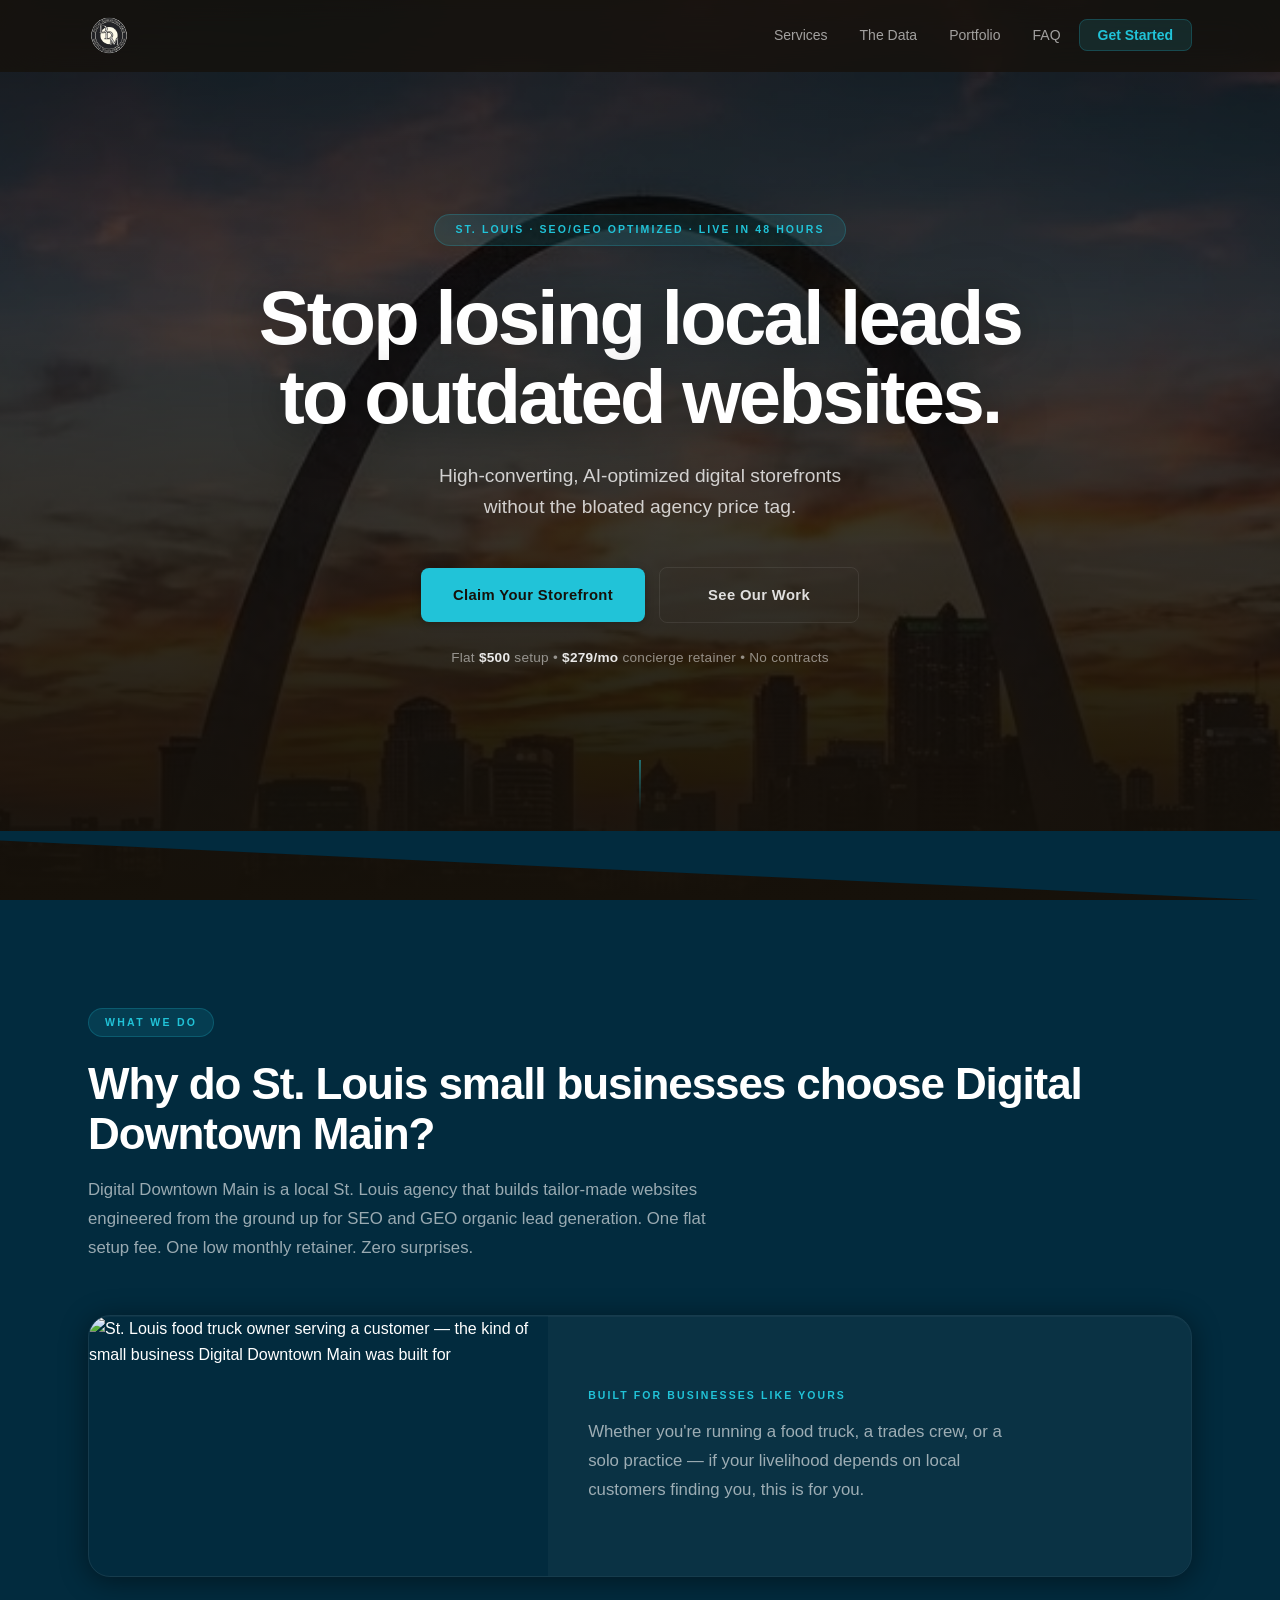
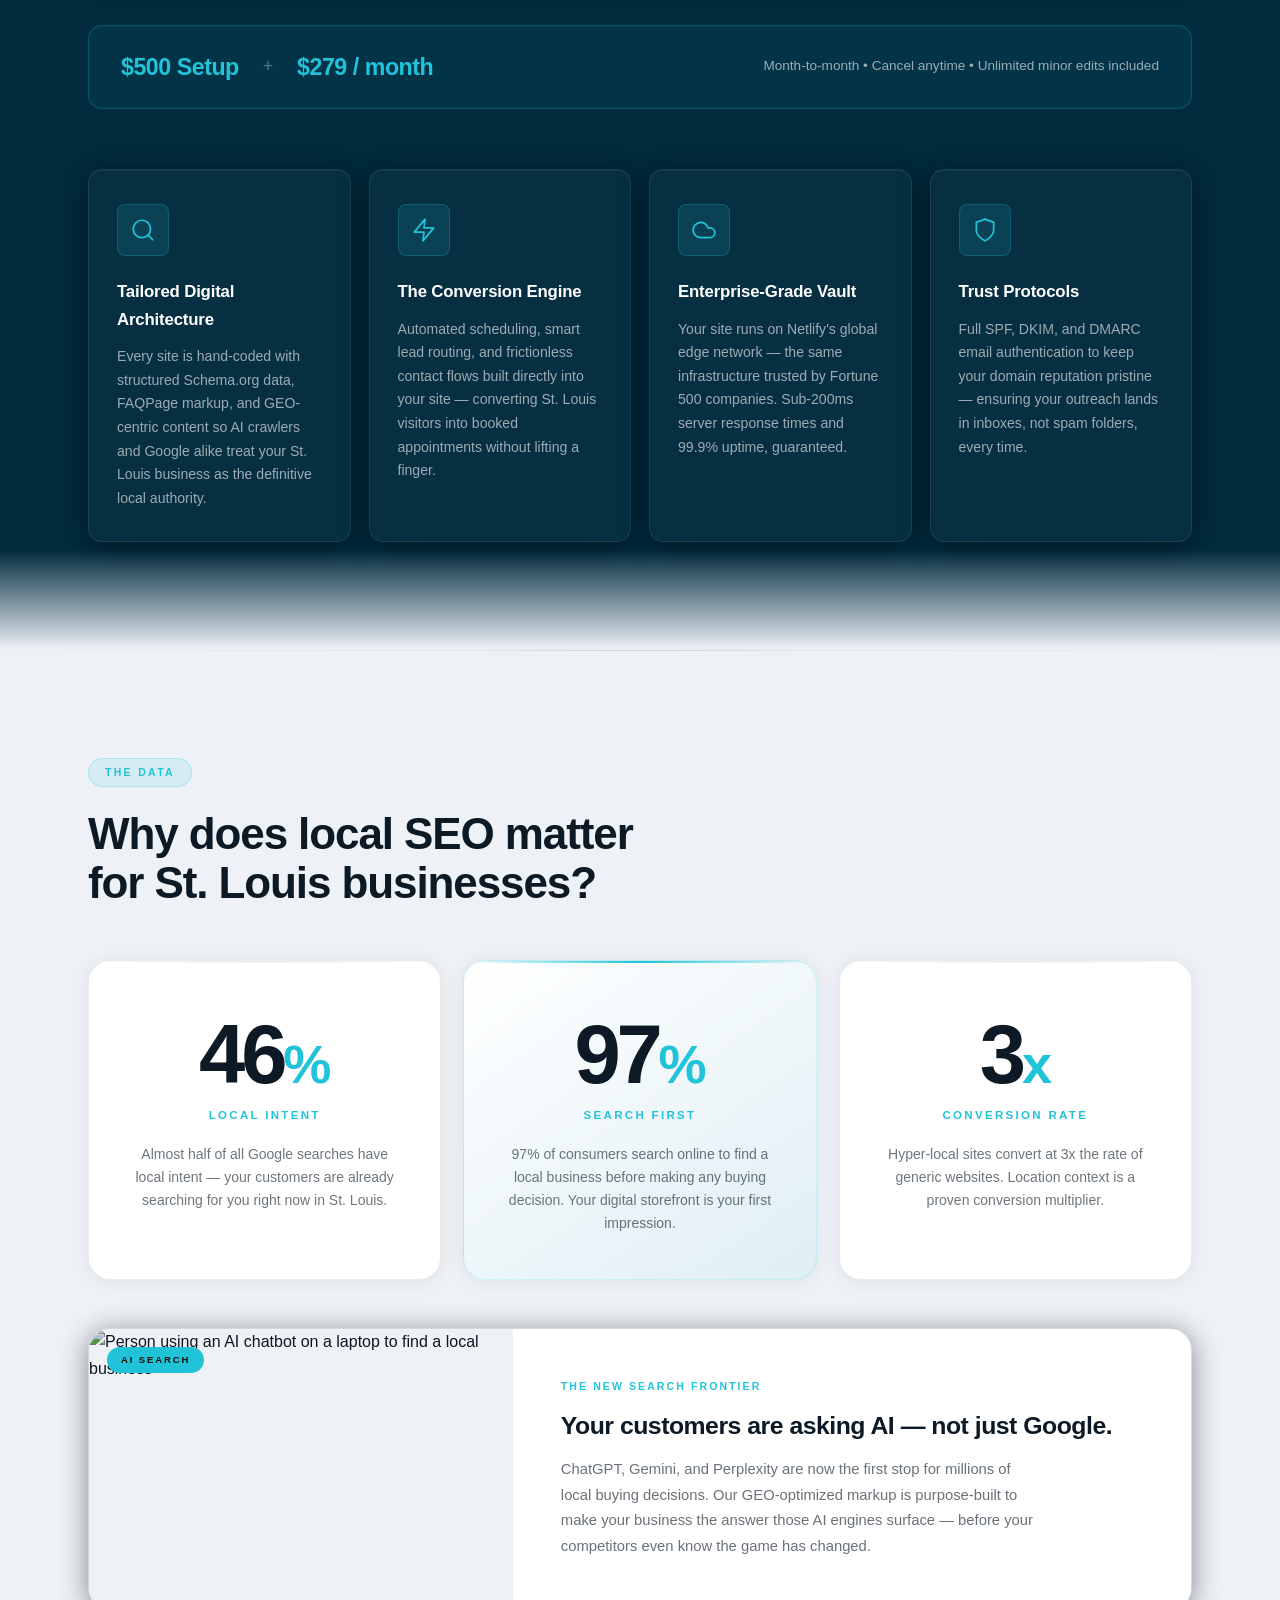
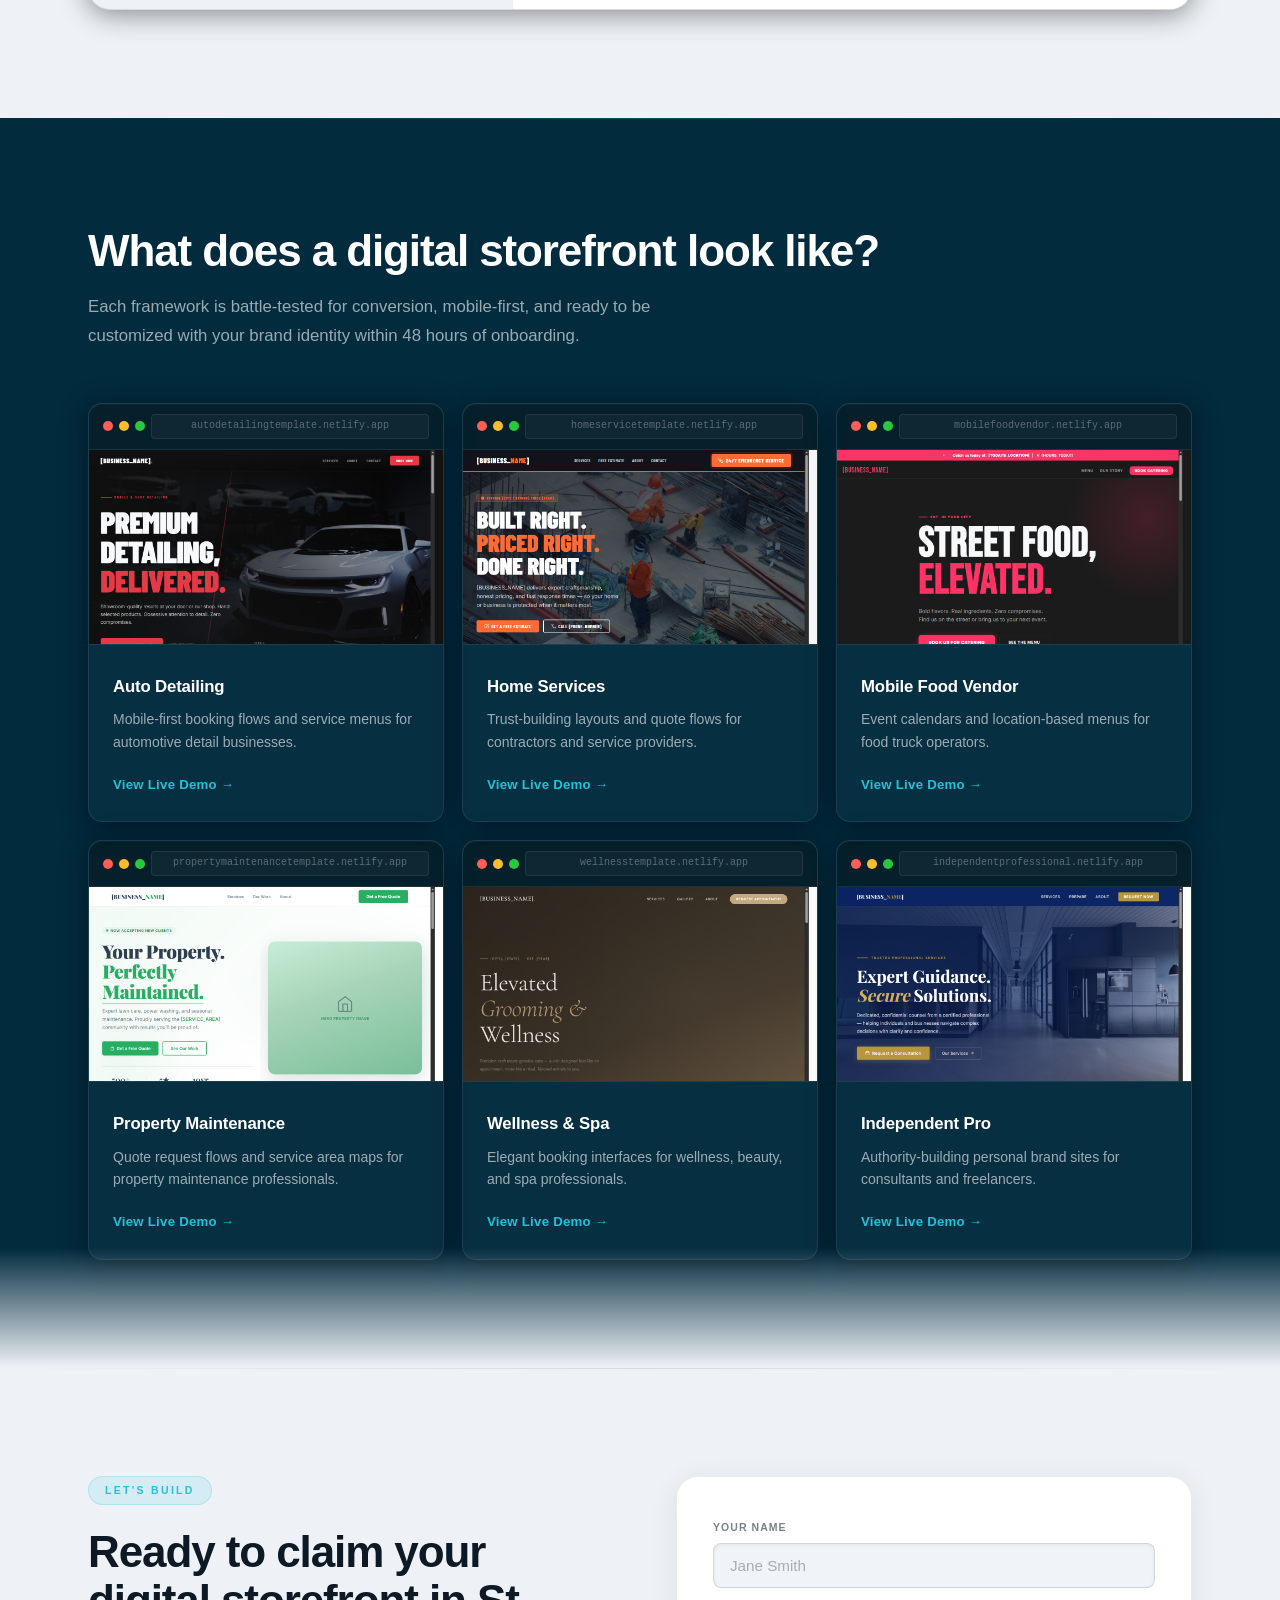
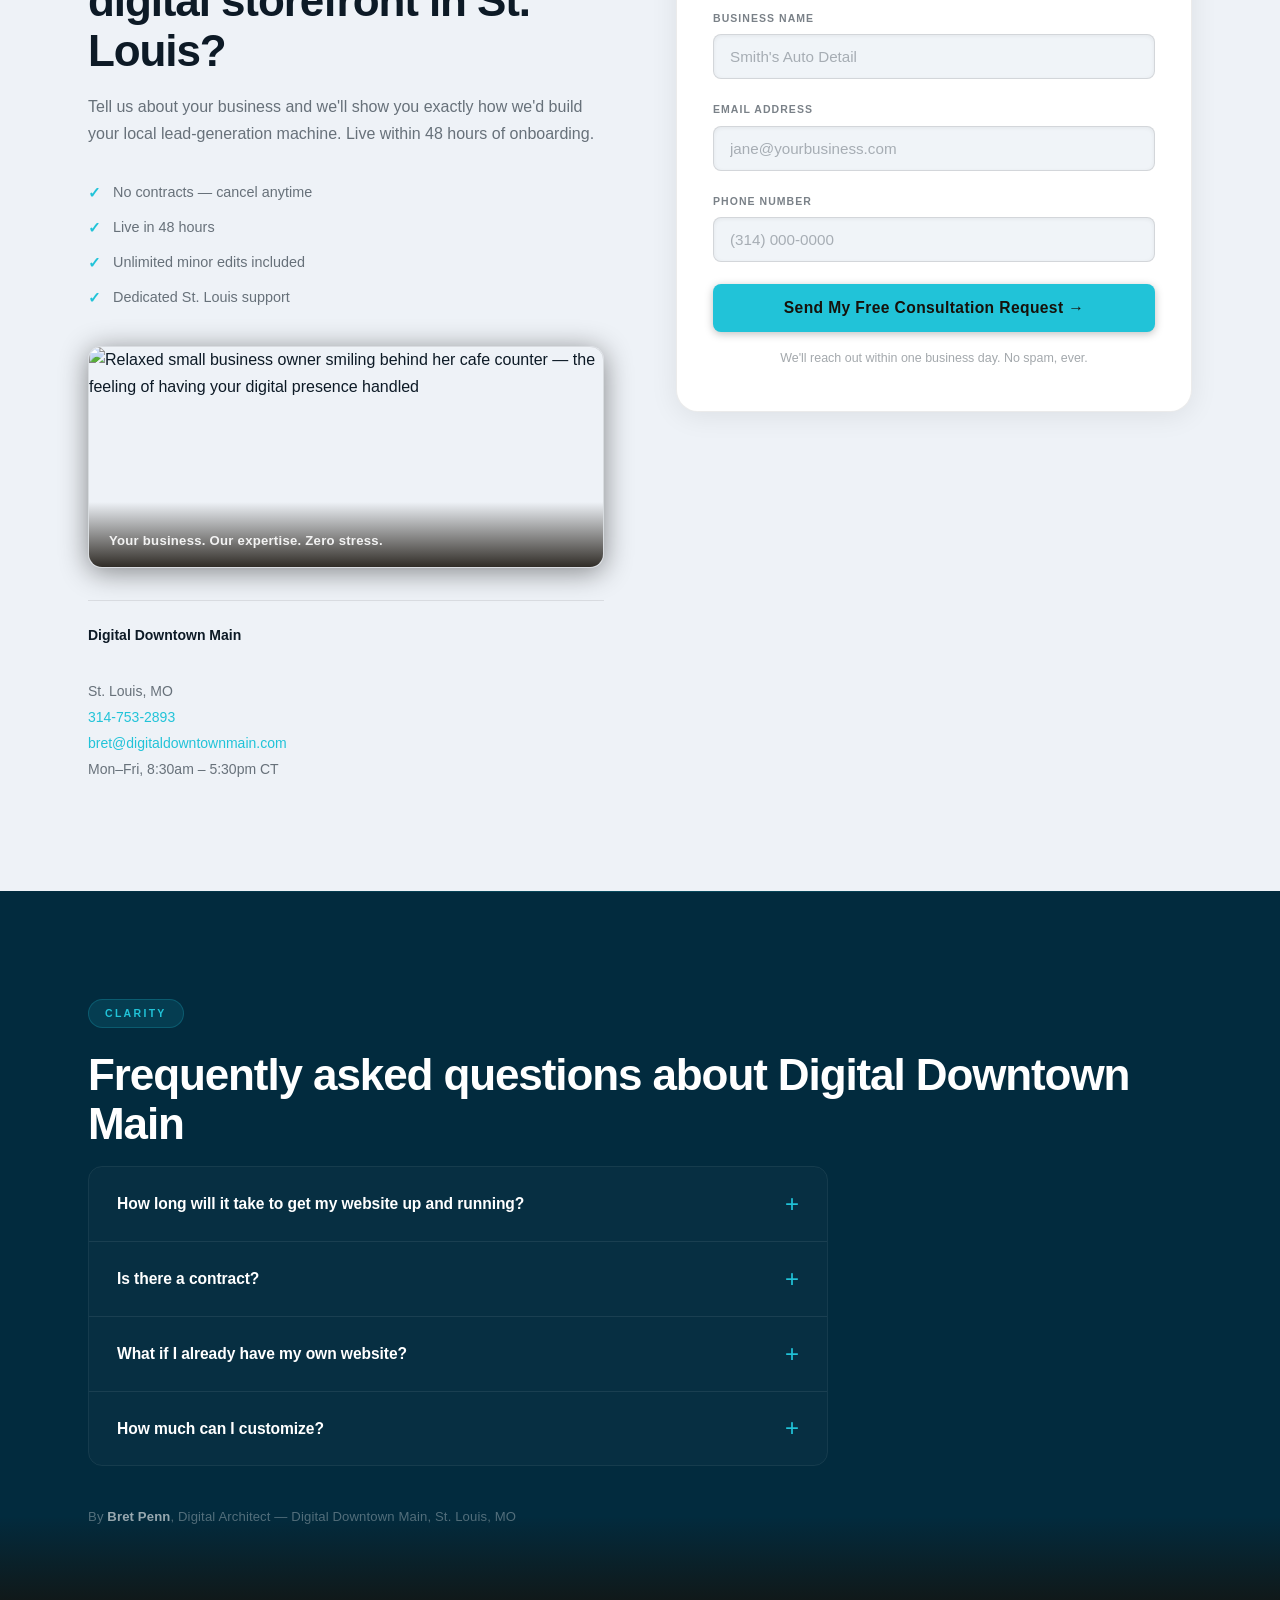
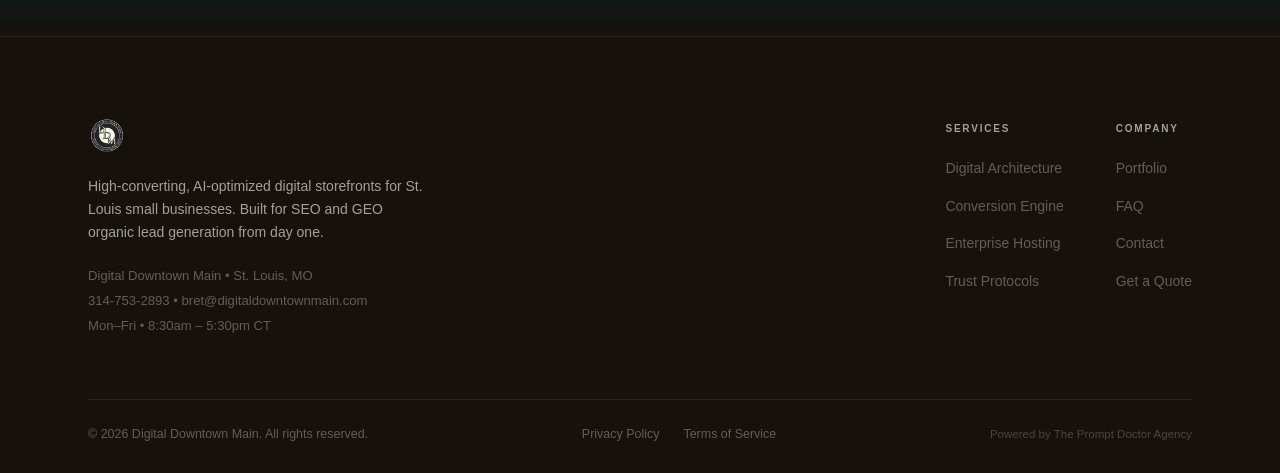
==== commit 8a1665cf: "update" ====
--- a/index.html
+++ b/index.html
@@ -247,8 +247,7 @@
   <!-- ===================== 4. PROOF / PORTFOLIO ===================== -->
   <section class="portfolio" id="proof" aria-labelledby="portfolio-heading">
     <div class="container">
-      <div class="section-label">Proof</div>
-      <h2 class="section-heading" id="portfolio-heading">What does a Digital Downtown Main storefront look like?</h2>
+      <h2 class="section-heading" id="portfolio-heading">What does a digital storefront look like?</h2>
       <p class="section-intro">Each framework is battle-tested for conversion, mobile-first, and ready to be customized with your brand identity within 48 hours of onboarding.</p>
 
       <div class="portfolio-grid">
@@ -260,10 +259,10 @@
             <span class="dot dot--green"></span>
             <span class="browser-url">autodetailingtemplate.netlify.app</span>
           </div>
+          <div class="portfolio-screenshot-wrap">
+            <img src="screenshots/auto-detailing.png" alt="Auto Detailing template preview" class="portfolio-screenshot" loading="lazy">
+          </div>
           <div class="portfolio-card-body">
-            <div class="portfolio-icon" aria-hidden="true">
-              <svg width="28" height="28" viewBox="0 0 24 24" fill="none" stroke="currentColor" stroke-width="1.5" stroke-linecap="round" stroke-linejoin="round"><circle cx="6" cy="17" r="2"/><circle cx="17" cy="17" r="2"/><path d="M2 17H1v-4l3-5h12l3 4h1v5h-1"/><path d="M4 17h9"/></svg>
-            </div>
             <h3>Auto Detailing</h3>
             <p>Mobile-first booking flows and service menus for automotive detail businesses.</p>
             <span class="portfolio-link">View Live Demo →</span>
@@ -277,10 +276,10 @@
             <span class="dot dot--green"></span>
             <span class="browser-url">homeservicetemplate.netlify.app</span>
           </div>
+          <div class="portfolio-screenshot-wrap">
+            <img src="screenshots/home-services.png" alt="Home Services template preview" class="portfolio-screenshot" loading="lazy">
+          </div>
           <div class="portfolio-card-body">
-            <div class="portfolio-icon" aria-hidden="true">
-              <svg width="28" height="28" viewBox="0 0 24 24" fill="none" stroke="currentColor" stroke-width="1.5" stroke-linecap="round" stroke-linejoin="round"><path d="m3 9 9-7 9 7v11a2 2 0 0 1-2 2H5a2 2 0 0 1-2-2z"/><polyline points="9 22 9 12 15 12 15 22"/></svg>
-            </div>
             <h3>Home Services</h3>
             <p>Trust-building layouts and quote flows for contractors and service providers.</p>
             <span class="portfolio-link">View Live Demo →</span>
@@ -294,10 +293,10 @@
             <span class="dot dot--green"></span>
             <span class="browser-url">mobilefoodvendor.netlify.app</span>
           </div>
+          <div class="portfolio-screenshot-wrap">
+            <img src="screenshots/mobile-food-vendor.png" alt="Mobile Food Vendor template preview" class="portfolio-screenshot" loading="lazy">
+          </div>
           <div class="portfolio-card-body">
-            <div class="portfolio-icon" aria-hidden="true">
-              <svg width="28" height="28" viewBox="0 0 24 24" fill="none" stroke="currentColor" stroke-width="1.5" stroke-linecap="round" stroke-linejoin="round"><path d="M6 2 3 6v14a2 2 0 0 0 2 2h14a2 2 0 0 0 2-2V6l-3-4Z"/><line x1="3" x2="21" y1="6" y2="6"/><path d="M16 10a4 4 0 0 1-8 0"/></svg>
-            </div>
             <h3>Mobile Food Vendor</h3>
             <p>Event calendars and location-based menus for food truck operators.</p>
             <span class="portfolio-link">View Live Demo →</span>
@@ -311,10 +310,10 @@
             <span class="dot dot--green"></span>
             <span class="browser-url">propertymaintenancetemplate.netlify.app</span>
           </div>
+          <div class="portfolio-screenshot-wrap">
+            <img src="screenshots/property-maintenance.png" alt="Property Maintenance template preview" class="portfolio-screenshot" loading="lazy">
+          </div>
           <div class="portfolio-card-body">
-            <div class="portfolio-icon" aria-hidden="true">
-              <svg width="28" height="28" viewBox="0 0 24 24" fill="none" stroke="currentColor" stroke-width="1.5" stroke-linecap="round" stroke-linejoin="round"><path d="M14.7 6.3a1 1 0 0 0 0 1.4l1.6 1.6a1 1 0 0 0 1.4 0l3.77-3.77a6 6 0 0 1-7.94 7.94l-6.91 6.91a2.12 2.12 0 0 1-3-3l6.91-6.91a6 6 0 0 1 7.94-7.94l-3.76 3.76z"/></svg>
-            </div>
             <h3>Property Maintenance</h3>
             <p>Quote request flows and service area maps for property maintenance professionals.</p>
             <span class="portfolio-link">View Live Demo →</span>
@@ -328,10 +327,10 @@
             <span class="dot dot--green"></span>
             <span class="browser-url">wellnesstemplate.netlify.app</span>
           </div>
+          <div class="portfolio-screenshot-wrap">
+            <img src="screenshots/wellness-spa.png" alt="Wellness and Spa template preview" class="portfolio-screenshot" loading="lazy">
+          </div>
           <div class="portfolio-card-body">
-            <div class="portfolio-icon" aria-hidden="true">
-              <svg width="28" height="28" viewBox="0 0 24 24" fill="none" stroke="currentColor" stroke-width="1.5" stroke-linecap="round" stroke-linejoin="round"><path d="M20.84 4.61a5.5 5.5 0 0 0-7.78 0L12 5.67l-1.06-1.06a5.5 5.5 0 0 0-7.78 7.78l1.06 1.06L12 21.23l7.78-7.78 1.06-1.06a5.5 5.5 0 0 0 0-7.78z"/></svg>
-            </div>
             <h3>Wellness &amp; Spa</h3>
             <p>Elegant booking interfaces for wellness, beauty, and spa professionals.</p>
             <span class="portfolio-link">View Live Demo →</span>
@@ -345,10 +344,10 @@
             <span class="dot dot--green"></span>
             <span class="browser-url">independentprofessional.netlify.app</span>
           </div>
+          <div class="portfolio-screenshot-wrap">
+            <img src="screenshots/independent-pro.png" alt="Independent Professional template preview" class="portfolio-screenshot" loading="lazy">
+          </div>
           <div class="portfolio-card-body">
-            <div class="portfolio-icon" aria-hidden="true">
-              <svg width="28" height="28" viewBox="0 0 24 24" fill="none" stroke="currentColor" stroke-width="1.5" stroke-linecap="round" stroke-linejoin="round"><path d="M20 21v-2a4 4 0 0 0-4-4H8a4 4 0 0 0-4 4v2"/><circle cx="12" cy="7" r="4"/></svg>
-            </div>
             <h3>Independent Pro</h3>
             <p>Authority-building personal brand sites for consultants and freelancers.</p>
             <span class="portfolio-link">View Live Demo →</span>
--- a/styles.css
+++ b/styles.css
@@ -863,18 +863,25 @@
   flex-direction: column;
 }
 
-.portfolio-icon {
-  width: 54px;
-  height: 54px;
-  display: flex;
-  align-items: center;
-  justify-content: center;
-  background: var(--accent-dim);
-  border: 1px solid var(--accent-border);
-  border-radius: var(--radius-sm);
-  color: var(--accent);
-  margin-bottom: 18px;
-  flex-shrink: 0;
+/* Screenshot preview strip — sits between browser bar and card body */
+.portfolio-screenshot-wrap {
+  overflow: hidden;
+  height: 195px;
+  position: relative;
+  border-bottom: 1px solid var(--border);
+}
+
+.portfolio-screenshot {
+  width: 100%;
+  height: auto;
+  display: block;
+  object-fit: cover;
+  object-position: top center;
+  transition: transform 0.55s ease;
+}
+
+.portfolio-card:hover .portfolio-screenshot {
+  transform: scale(1.04);
 }
 
 .portfolio-card h3 {
